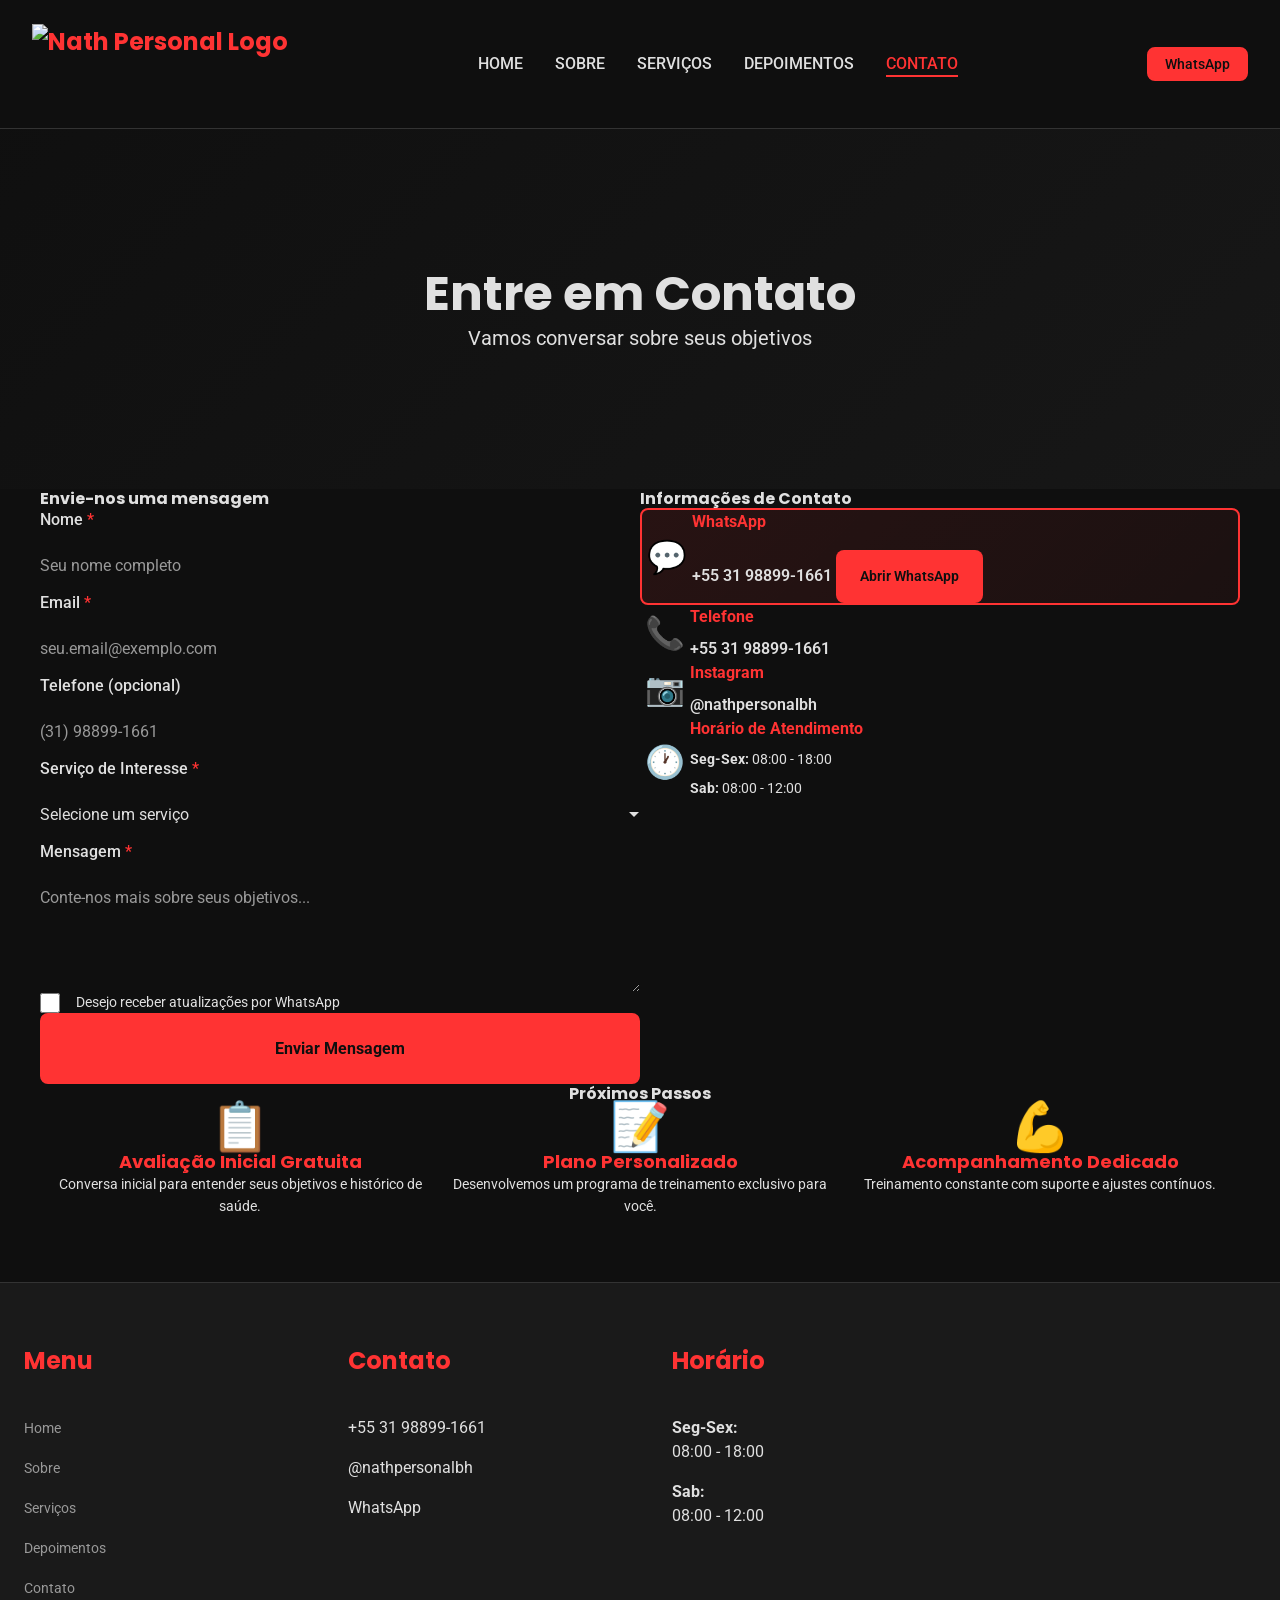
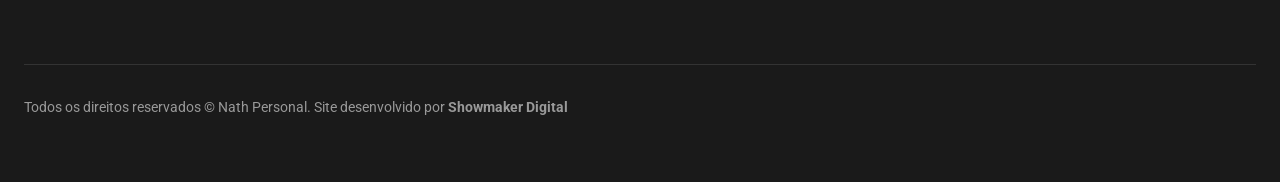
==== contato.html @ 337cae14 "feat: create CONTATO page with contact form, validation, and info cards Co-Authored-By: Claude Haiku" ====
<!DOCTYPE html>
<html lang="pt-BR">
<head>
  <meta charset="UTF-8">
  <meta name="viewport" content="width=device-width, initial-scale=1.0">
  <meta name="description" content="Entre em contato com Nathalia para agendar sua avaliação gratuita de Personal Training. Disponível por WhatsApp, telefone ou formulário.">
  <meta name="theme-color" content="#0f0f0f">

  <title>Contato - Nath Personal - Personal Training para Idosos</title>

  <!-- CSS -->
  <link rel="stylesheet" href="css/variables.css">
  <link rel="stylesheet" href="css/global.css">
  <link rel="stylesheet" href="css/components.css">
  <link rel="stylesheet" href="css/animations.css">
  <link rel="stylesheet" href="css/responsive.css">

  <!-- Google Fonts -->
  <link rel="preconnect" href="https://fonts.googleapis.com">
  <link rel="preconnect" href="https://fonts.gstatic.com" crossorigin>
  <link href="https://fonts.googleapis.com/css2?family=Poppins:wght@400;500;700&family=Roboto:wght@400;500&display=swap" rel="stylesheet">

  <!-- Inline Styles for CONTATO specific sections -->
  <style>
    /* =========================================================================
       CONTATO HERO SECTION
       ========================================================================= */
    .contato-hero {
      height: 40vh;
      background: linear-gradient(135deg, rgba(15, 15, 15, 0.7) 0%, rgba(26, 26, 26, 0.9) 100%),
                  url('https://via.placeholder.com/1920x800?text=Contato');
      background-size: cover;
      background-position: center;
      background-attachment: fixed;
      display: flex;
      align-items: center;
      justify-content: center;
      text-align: center;
      color: var(--text-primary);
      padding: var(--spacing-large);
    }

    .contato-hero h1 {
      font-size: clamp(28px, 6vw, 48px);
      font-weight: 700;
      margin-bottom: var(--spacing-small);
      color: var(--text-primary);
    }

    .contato-hero p {
      font-size: clamp(16px, 3vw, 20px);
      color: var(--text-secondary);
      max-width: 600px;
      margin: 0 auto;
    }

    /* =========================================================================
       CONTATO MAIN SECTION (2-Column Layout)
       ========================================================================= */
    .contato-main {
      padding: var(--spacing-large);
      background-color: var(--bg-primary);
    }

    .contato-container {
      display: grid;
      grid-template-columns: 1fr 1fr;
      gap: var(--spacing-large);
      align-items: start;
      max-width: 1200px;
      margin: 0 auto;
    }

    /* =========================================================================
       LEFT COLUMN: FORM
       ========================================================================= */
    .contato-form-section h2 {
      font-size: var(--font-size-h2-desktop);
      color: var(--text-primary);
      margin-bottom: var(--spacing-medium);
      font-weight: 700;
    }

    .form-group {
      margin-bottom: var(--spacing-medium);
      display: flex;
      flex-direction: column;
    }

    .form-group label {
      font-size: var(--font-size-body);
      color: var(--text-primary);
      margin-bottom: var(--spacing-xs);
      font-weight: 500;
    }

    .form-group label .required {
      color: var(--color-primary);
    }

    .form-group input,
    .form-group textarea,
    .form-group select {
      font-family: var(--font-body);
      font-size: var(--font-size-body);
      color: var(--text-primary);
      background-color: transparent;
      border: none;
      border-bottom: 2px solid var(--text-secondary);
      padding: var(--spacing-sm) 0;
      transition: all var(--transition-base);
      resize: vertical;
      min-height: 40px;
    }

    .form-group textarea {
      min-height: 120px;
      resize: vertical;
    }

    .form-group select {
      appearance: none;
      background-image: url("data:image/svg+xml,%3Csvg xmlns='http://www.w3.org/2000/svg' width='12' height='8' viewBox='0 0 12 8'%3E%3Cpath fill='%23e0e0e0' d='M1 1l5 5 5-5'/%3E%3C/svg%3E");
      background-repeat: no-repeat;
      background-position: right center;
      padding-right: var(--spacing-lg);
      cursor: pointer;
    }

    .form-group select option {
      background-color: #1a1a1a;
      color: #e0e0e0;
    }

    .form-group input:focus,
    .form-group textarea:focus,
    .form-group select:focus {
      outline: none;
      border-bottom-color: var(--color-primary);
      box-shadow: 0 2px 0 rgba(255, 51, 51, 0.5);
    }

    .form-group input.valid,
    .form-group textarea.valid,
    .form-group select.valid {
      border-bottom-color: var(--color-success);
    }

    .form-group input.invalid,
    .form-group textarea.invalid,
    .form-group select.invalid {
      border-bottom-color: var(--color-primary);
    }

    .form-error {
      font-size: 13px;
      color: var(--color-primary);
      margin-top: var(--spacing-xs);
      display: none;
      animation: slideDown 0.3s ease-out;
    }

    .form-error.show {
      display: block;
    }

    @keyframes slideDown {
      from {
        opacity: 0;
        transform: translateY(-10px);
      }
      to {
        opacity: 1;
        transform: translateY(0);
      }
    }

    .form-group-checkbox {
      display: flex;
      align-items: center;
      gap: var(--spacing-sm);
      margin: var(--spacing-medium) 0;
    }

    .form-group-checkbox input[type="checkbox"] {
      width: 20px;
      height: 20px;
      cursor: pointer;
      accent-color: var(--color-primary);
      border: 2px solid var(--text-secondary);
      border-radius: 4px;
      background-color: transparent;
      transition: all var(--transition-base);
      min-height: auto;
      min-width: auto;
      border-bottom: none;
    }

    .form-group-checkbox input[type="checkbox"]:focus {
      outline: none;
      box-shadow: 0 0 0 3px rgba(255, 51, 51, 0.2);
    }

    .form-group-checkbox input[type="checkbox"]:checked {
      background-color: var(--color-primary);
      border-color: var(--color-primary);
    }

    .form-group-checkbox label {
      margin-bottom: 0;
      font-weight: 400;
      cursor: pointer;
      font-size: 14px;
    }

    .form-submit-btn {
      width: 100%;
      padding: var(--spacing-md) var(--spacing-lg);
      background-color: var(--color-primary);
      color: #0f0f0f;
      border: 2px solid var(--color-primary);
      border-radius: var(--radius-md);
      font-size: 16px;
      font-weight: 700;
      cursor: pointer;
      transition: all var(--transition-base);
      margin-top: var(--spacing-medium);
    }

    .form-submit-btn:hover {
      background-color: var(--color-primary-hover);
      border-color: var(--color-primary-hover);
      box-shadow: 0 0 20px rgba(255, 51, 51, 0.3);
      transform: translateY(-2px);
    }

    .form-submit-btn:active {
      transform: translateY(0);
    }

    .form-submit-btn:disabled {
      opacity: 0.6;
      cursor: not-allowed;
      transform: none;
    }

    /* Success/Error Messages */
    .form-message {
      padding: var(--spacing-medium);
      border-radius: var(--radius-md);
      margin-bottom: var(--spacing-medium);
      display: none;
      animation: slideDown 0.3s ease-out;
    }

    .form-message.show {
      display: block;
    }

    .form-message.success {
      background-color: rgba(76, 175, 80, 0.15);
      border-left: 4px solid var(--color-success);
      color: var(--color-success);
    }

    .form-message.error {
      background-color: rgba(255, 51, 51, 0.15);
      border-left: 4px solid var(--color-primary);
      color: var(--color-primary);
    }

    /* =========================================================================
       RIGHT COLUMN: CONTACT INFO CARDS
       ========================================================================= */
    .contato-info-section h2 {
      font-size: var(--font-size-h2-desktop);
      color: var(--text-primary);
      margin-bottom: var(--spacing-medium);
      font-weight: 700;
    }

    .contact-card {
      background-color: var(--bg-secondary);
      border: 2px solid var(--text-secondary);
      border-radius: var(--radius-md);
      padding: var(--spacing-medium);
      margin-bottom: var(--spacing-medium);
      transition: all var(--transition-base);
      display: flex;
      align-items: center;
      gap: var(--spacing-medium);
    }

    .contact-card:hover {
      transform: translateY(-4px);
      border-color: var(--color-primary);
      box-shadow: 0 10px 30px rgba(255, 51, 51, 0.15);
    }

    .contact-card.highlight {
      background: linear-gradient(135deg, rgba(255, 51, 51, 0.1) 0%, rgba(255, 51, 51, 0.05) 100%);
      border: 2px solid var(--color-primary);
      padding: var(--spacing-large);
      margin-bottom: var(--spacing-medium);
    }

    .contact-card.highlight:hover {
      background: linear-gradient(135deg, rgba(255, 51, 51, 0.15) 0%, rgba(255, 51, 51, 0.1) 100%);
      border-color: var(--color-primary-hover);
      box-shadow: 0 15px 40px rgba(255, 51, 51, 0.2);
    }

    .contact-card-icon {
      font-size: 32px;
      min-width: 50px;
      text-align: center;
    }

    .contact-card-content {
      flex: 1;
    }

    .contact-card-title {
      font-size: 16px;
      font-weight: 700;
      color: var(--color-primary);
      margin-bottom: var(--spacing-xs);
    }

    .contact-card-text {
      font-size: 14px;
      color: var(--text-secondary);
      margin-bottom: var(--spacing-xs);
    }

    .contact-card-link {
      font-size: 16px;
      font-weight: 600;
      color: var(--text-primary);
      text-decoration: none;
      transition: color var(--transition-base);
    }

    .contact-card-link:hover {
      color: var(--color-primary);
    }

    .contact-card-button {
      display: inline-block;
      background-color: var(--color-primary);
      color: #0f0f0f;
      padding: var(--spacing-sm) var(--spacing-md);
      border-radius: var(--radius-md);
      text-decoration: none;
      font-weight: 600;
      font-size: 14px;
      margin-top: var(--spacing-xs);
      transition: all var(--transition-base);
    }

    .contact-card-button:hover {
      background-color: var(--color-primary-hover);
      transform: translateY(-2px);
    }

    /* =========================================================================
       PRÓXIMOS PASSOS SECTION
       ========================================================================= */
    .proximos-passos {
      padding: var(--spacing-large);
      background-color: var(--bg-secondary);
      margin-top: var(--spacing-large);
    }

    .proximos-passos-container {
      max-width: 1200px;
      margin: 0 auto;
    }

    .proximos-passos h2 {
      font-size: var(--font-size-h2-desktop);
      color: var(--text-primary);
      text-align: center;
      margin-bottom: var(--spacing-large);
      font-weight: 700;
    }

    .proximos-passos-grid {
      display: grid;
      grid-template-columns: repeat(3, 1fr);
      gap: var(--spacing-large);
    }

    .proximos-passos-card {
      background-color: var(--bg-primary);
      border: 2px solid var(--text-secondary);
      border-radius: var(--radius-md);
      padding: var(--spacing-large);
      text-align: center;
      transition: all var(--transition-base);
      display: flex;
      flex-direction: column;
      align-items: center;
      gap: var(--spacing-medium);
    }

    .proximos-passos-card:hover {
      transform: translateY(-8px);
      border-color: var(--color-primary);
      box-shadow: 0 15px 40px rgba(255, 51, 51, 0.1);
    }

    .proximos-passos-emoji {
      font-size: 48px;
      line-height: 1;
    }

    .proximos-passos-card h3 {
      font-size: 18px;
      color: var(--color-primary);
      font-weight: 700;
      margin: 0;
    }

    .proximos-passos-card p {
      font-size: 14px;
      color: var(--text-secondary);
      margin: 0;
      line-height: 1.6;
    }

    /* =========================================================================
       RESPONSIVE DESIGN
       ========================================================================= */
    @media (max-width: 1023px) {
      .contato-container {
        grid-template-columns: 1fr;
        gap: var(--spacing-medium);
      }

      .proximos-passos-grid {
        grid-template-columns: 1fr;
      }

      .contact-card {
        flex-direction: column;
        text-align: center;
      }
    }

    @media (max-width: 767px) {
      .contato-hero {
        height: 50vh;
      }

      .contato-hero h1 {
        font-size: 24px;
      }

      .contato-hero p {
        font-size: 14px;
      }

      .contato-main,
      .proximos-passos {
        padding: var(--spacing-medium);
      }

      .proximos-passos-grid {
        grid-template-columns: 1fr;
        gap: var(--spacing-medium);
      }

      .form-group input,
      .form-group textarea,
      .form-group select {
        min-height: 36px;
      }
    }
  </style>
</head>
<body>
  <!-- =========================================================================
       NAVBAR
       ========================================================================= -->
  <nav class="navbar">
    <div class="navbar-container">
      <!-- Logo -->
      <a href="index.html" class="navbar-logo" aria-label="Nath Personal - Home">
        <img src="assets/logo/Logo-nath-fundoescuro.png" alt="Nath Personal Logo" class="navbar-logo-img">
      </a>

      <!-- Navigation Links -->
      <ul class="nav-links" id="navbarMenu">
        <li><a href="index.html" class="nav-link">HOME</a></li>
        <li><a href="sobre.html" class="nav-link">SOBRE</a></li>
        <li><a href="servicos.html" class="nav-link">SERVIÇOS</a></li>
        <li><a href="depoimentos.html" class="nav-link">DEPOIMENTOS</a></li>
        <li><a href="contato.html" class="nav-link active">CONTATO</a></li>
      </ul>

      <!-- CTA Button (WhatsApp) - Hidden on Mobile -->
      <a href="https://api.whatsapp.com/send?l=pt_pt&phone=5531988991661" class="btn btn-primary btn-small" target="_blank" rel="noopener noreferrer" aria-label="Abrir WhatsApp">
        WhatsApp
      </a>

      <!-- Hamburger Menu Toggle -->
      <button class="menu-toggle" id="hamburgerBtn" aria-label="Toggle menu" aria-expanded="false">
        <span></span>
        <span></span>
        <span></span>
      </button>
    </div>
  </nav>

  <!-- =========================================================================
       HERO SECTION
       ========================================================================= -->
  <section class="contato-hero">
    <div>
      <h1>Entre em Contato</h1>
      <p>Vamos conversar sobre seus objetivos</p>
    </div>
  </section>

  <!-- =========================================================================
       CONTATO MAIN SECTION (2-Column Layout)
       ========================================================================= -->
  <section class="contato-main">
    <div class="contato-container">
      <!-- LEFT COLUMN: FORM -->
      <div class="contato-form-section">
        <h2>Envie-nos uma mensagem</h2>

        <!-- Success/Error Message -->
        <div class="form-message" id="formMessage"></div>

        <form id="contactForm" novalidate>
          <!-- Nome -->
          <div class="form-group">
            <label for="nome">Nome <span class="required">*</span></label>
            <input
              type="text"
              id="nome"
              name="nome"
              required
              aria-describedby="nomeError"
              placeholder="Seu nome completo"
            >
            <div class="form-error" id="nomeError"></div>
          </div>

          <!-- Email -->
          <div class="form-group">
            <label for="email">Email <span class="required">*</span></label>
            <input
              type="email"
              id="email"
              name="email"
              required
              aria-describedby="emailError"
              placeholder="seu.email@exemplo.com"
            >
            <div class="form-error" id="emailError"></div>
          </div>

          <!-- Telefone -->
          <div class="form-group">
            <label for="telefone">Telefone <span>(opcional)</span></label>
            <input
              type="tel"
              id="telefone"
              name="telefone"
              aria-describedby="telefoneError"
              placeholder="(31) 98899-1661"
            >
            <div class="form-error" id="telefoneError"></div>
          </div>

          <!-- Serviço de Interesse -->
          <div class="form-group">
            <label for="servico">Serviço de Interesse <span class="required">*</span></label>
            <select
              id="servico"
              name="servico"
              required
              aria-describedby="servicoError"
            >
              <option value="">Selecione um serviço</option>
              <option value="Personal Sênior">Personal Sênior</option>
              <option value="Personal Trainer">Personal Trainer</option>
              <option value="Treinamento Funcional">Treinamento Funcional</option>
              <option value="Não sei ainda">Não sei ainda</option>
            </select>
            <div class="form-error" id="servicoError"></div>
          </div>

          <!-- Mensagem -->
          <div class="form-group">
            <label for="mensagem">Mensagem <span class="required">*</span></label>
            <textarea
              id="mensagem"
              name="mensagem"
              required
              aria-describedby="mensagemError"
              placeholder="Conte-nos mais sobre seus objetivos..."
            ></textarea>
            <div class="form-error" id="mensagemError"></div>
          </div>

          <!-- Checkbox: WhatsApp -->
          <div class="form-group-checkbox">
            <input
              type="checkbox"
              id="whatsapp"
              name="whatsapp"
            >
            <label for="whatsapp">Desejo receber atualizações por WhatsApp</label>
          </div>

          <!-- Submit Button -->
          <button type="submit" class="form-submit-btn">Enviar Mensagem</button>
        </form>
      </div>

      <!-- RIGHT COLUMN: CONTACT INFO -->
      <div class="contato-info-section">
        <h2>Informações de Contato</h2>

        <!-- WhatsApp Card (Highlighted) -->
        <div class="contact-card highlight">
          <div class="contact-card-icon">💬</div>
          <div class="contact-card-content">
            <div class="contact-card-title">WhatsApp</div>
            <a href="tel:+5531988991661" class="contact-card-link">+55 31 98899-1661</a>
            <a href="https://api.whatsapp.com/send?l=pt_pt&phone=5531988991661" target="_blank" rel="noopener noreferrer" class="contact-card-button">
              Abrir WhatsApp
            </a>
          </div>
        </div>

        <!-- Phone Card -->
        <div class="contact-card">
          <div class="contact-card-icon">📞</div>
          <div class="contact-card-content">
            <div class="contact-card-title">Telefone</div>
            <a href="tel:+5531988991661" class="contact-card-link">+55 31 98899-1661</a>
          </div>
        </div>

        <!-- Instagram Card -->
        <div class="contact-card">
          <div class="contact-card-icon">📷</div>
          <div class="contact-card-content">
            <div class="contact-card-title">Instagram</div>
            <a href="https://instagram.com/nathpersonalbh" target="_blank" rel="noopener noreferrer" class="contact-card-link">@nathpersonalbh</a>
          </div>
        </div>

        <!-- Hours Card -->
        <div class="contact-card">
          <div class="contact-card-icon">🕐</div>
          <div class="contact-card-content">
            <div class="contact-card-title">Horário de Atendimento</div>
            <div class="contact-card-text"><strong>Seg-Sex:</strong> 08:00 - 18:00</div>
            <div class="contact-card-text"><strong>Sab:</strong> 08:00 - 12:00</div>
          </div>
        </div>
      </div>
    </div>
  </section>

  <!-- =========================================================================
       PRÓXIMOS PASSOS SECTION
       ========================================================================= -->
  <section class="proximos-passos">
    <div class="proximos-passos-container">
      <h2>Próximos Passos</h2>

      <div class="proximos-passos-grid">
        <!-- Card 1: Avaliação Inicial -->
        <div class="proximos-passos-card">
          <div class="proximos-passos-emoji">📋</div>
          <h3>Avaliação Inicial Gratuita</h3>
          <p>Conversa inicial para entender seus objetivos e histórico de saúde.</p>
        </div>

        <!-- Card 2: Plano Personalizado -->
        <div class="proximos-passos-card">
          <div class="proximos-passos-emoji">📝</div>
          <h3>Plano Personalizado</h3>
          <p>Desenvolvemos um programa de treinamento exclusivo para você.</p>
        </div>

        <!-- Card 3: Acompanhamento Dedicado -->
        <div class="proximos-passos-card">
          <div class="proximos-passos-emoji">💪</div>
          <h3>Acompanhamento Dedicado</h3>
          <p>Treinamento constante com suporte e ajustes contínuos.</p>
        </div>
      </div>
    </div>
  </section>

  <!-- =========================================================================
       FOOTER
       ========================================================================= -->
  <footer id="footer">
    <div class="footer-container">
      <div class="footer-content">
        <!-- Menu Links -->
        <div class="footer-section">
          <h3>Menu</h3>
          <ul class="footer-links">
            <li><a href="index.html">Home</a></li>
            <li><a href="sobre.html">Sobre</a></li>
            <li><a href="servicos.html">Serviços</a></li>
            <li><a href="depoimentos.html">Depoimentos</a></li>
            <li><a href="contato.html">Contato</a></li>
          </ul>
        </div>

        <!-- Contact Info -->
        <div class="footer-section">
          <h3>Contato</h3>
          <ul>
            <li>
              <a href="tel:+5531988991661">+55 31 98899-1661</a>
            </li>
            <li>
              <a href="https://instagram.com/nathpersonalbh" target="_blank" rel="noopener noreferrer">@nathpersonalbh</a>
            </li>
            <li>
              <a href="https://api.whatsapp.com/send?l=pt_pt&phone=5531988991661" target="_blank" rel="noopener noreferrer">WhatsApp</a>
            </li>
          </ul>
        </div>

        <!-- Hours -->
        <div class="footer-section">
          <h3>Horário</h3>
          <ul>
            <li>
              <strong>Seg-Sex:</strong><br>
              08:00 - 18:00
            </li>
            <li>
              <strong>Sab:</strong><br>
              08:00 - 12:00
            </li>
          </ul>
        </div>
      </div>

      <!-- Footer Bottom -->
      <div class="footer-bottom">
        <p class="footer-copyright">
          Todos os direitos reservados © Nath Personal. Site desenvolvido por <strong>Showmaker Digital</strong>
        </p>
      </div>
    </div>
  </footer>

  <!-- JavaScript -->
  <script src="js/animations.js"></script>
  <script src="js/main.js"></script>
  <script src="js/form.js"></script>
</body>
</html>
---- css/variables.css ----
/* =============================================================================
   CSS CUSTOM PROPERTIES - NATHPERSONAL REDESIGN
   ============================================================================= */

:root {
  /* =========================================================================
     COLOR PALETTE
     ========================================================================= */

  /* Primary Colors */
  --color-primary: #FF3333;           /* Vermelho principal (logo) */
  --color-primary-hover: #ff6b6b;     /* Vermelho hover (claro) */

  /* Background Colors */
  --color-bg-primary: #0f0f0f;        /* Fundo quase preto */
  --color-bg-secondary: #1a1a1a;      /* Fundo cinza muito escuro */

  /* Text Colors */
  --color-text-primary: #e0e0e0;      /* Texto cinza claro */
  --color-text-secondary: #999999;    /* Texto cinza médio */

  /* Border & Divider Colors */
  --color-border: #333333;            /* Bordas cinza escuro */

  /* Status Colors */
  --color-success: #4CAF50;           /* Verde sucesso */

  /* =========================================================================
     TYPOGRAPHY
     ========================================================================= */

  /* Font Families */
  --font-heading: "Poppins", "Inter", sans-serif;
  --font-body: "Roboto", "Open Sans", sans-serif;

  /* Font Sizes - Desktop */
  --font-size-h1: 48px;
  --font-size-h2: 36px;
  --font-size-h3: 24px;
  --font-size-body: 16px;
  --font-size-small: 14px;

  /* Font Sizes - Mobile (overridden in media queries) */
  --font-size-h1-mobile: 32px;
  --font-size-h2-mobile: 24px;
  --font-size-h3-mobile: 18px;

  /* Font Weights */
  --font-weight-regular: 400;
  --font-weight-medium: 500;
  --font-weight-bold: 700;

  /* Line Heights */
  --line-height-tight: 1.2;
  --line-height-normal: 1.5;
  --line-height-relaxed: 1.8;

  /* =========================================================================
     SPACING
     ========================================================================= */

  /* Base Unit: 8px */
  --spacing-xs: 8px;      /* 1 unit */
  --spacing-sm: 16px;     /* 2 units */
  --spacing-md: 24px;     /* 3 units */
  --spacing-lg: 32px;     /* 4 units */
  --spacing-xl: 48px;     /* 6 units */
  --spacing-2xl: 64px;    /* 8 units */

  /* =========================================================================
     BREAKPOINTS (Media Query Values)
     ========================================================================= */

  --breakpoint-mobile: 320px;
  --breakpoint-tablet: 768px;
  --breakpoint-desktop: 1024px;
  --breakpoint-wide: 1440px;

  /* =========================================================================
     BORDER RADIUS
     ========================================================================= */

  --radius-sm: 4px;
  --radius-md: 8px;
  --radius-lg: 12px;

  /* =========================================================================
     SHADOWS
     ========================================================================= */

  --shadow-sm: 0 2px 8px rgba(0, 0, 0, 0.3);
  --shadow-md: 0 4px 16px rgba(0, 0, 0, 0.4);
  --shadow-lg: 0 8px 24px rgba(0, 0, 0, 0.5);

  /* =========================================================================
     TRANSITIONS & ANIMATIONS
     ========================================================================= */

  --transition-fast: 150ms ease;
  --transition-base: 300ms ease;
  --transition-slow: 500ms ease;

  /* =========================================================================
     Z-INDEX SCALE
     ========================================================================= */

  --z-index-base: 0;
  --z-index-dropdown: 100;
  --z-index-sticky: 200;
  --z-index-modal-overlay: 300;
  --z-index-modal: 301;
  --z-index-tooltip: 400;
}
---- css/global.css ----
/* =============================================================================
   GLOBAL STYLES - NATHPERSONAL REDESIGN
   ============================================================================= */

/* Import CSS Variables */
@import url("./variables.css");

/* =========================================================================
   GOOGLE FONTS IMPORT
   ========================================================================= */
@import url("https://fonts.googleapis.com/css2?family=Poppins:wght@400;500;700&family=Roboto:wght@400;500;700&display=swap");

/* =========================================================================
   CSS RESET & NORMALIZATION
   ========================================================================= */

* {
  margin: 0;
  padding: 0;
  box-sizing: border-box;
}

html {
  scroll-behavior: smooth;
}

body {
  background-color: var(--color-bg-primary);
  color: var(--color-text-primary);
  font-family: var(--font-body);
  font-size: var(--font-size-body);
  font-weight: var(--font-weight-regular);
  line-height: var(--line-height-normal);
  -webkit-font-smoothing: antialiased;
  -moz-osx-font-smoothing: grayscale;
}

/* =========================================================================
   TYPOGRAPHY - BASE STYLES
   ========================================================================= */

h1, h2, h3, h4, h5, h6 {
  font-family: var(--font-heading);
  font-weight: var(--font-weight-bold);
  line-height: var(--line-height-tight);
  margin: 0;
  padding: 0;
}

h1 {
  font-size: var(--font-size-h1);
}

h2 {
  font-size: var(--font-size-h2);
}

h3 {
  font-size: var(--font-size-h3);
}

h4 {
  font-size: 20px;
  font-weight: var(--font-weight-bold);
}

h5 {
  font-size: 18px;
  font-weight: var(--font-weight-medium);
}

h6 {
  font-size: 16px;
  font-weight: var(--font-weight-medium);
}

p {
  margin: 0;
  padding: 0;
  line-height: var(--line-height-normal);
}

/* =========================================================================
   LINKS
   ========================================================================= */

a {
  color: var(--color-primary);
  text-decoration: none;
  transition: color var(--transition-fast);
}

a:hover,
a:focus {
  color: var(--color-primary-hover);
  outline: none;
}

a:focus-visible {
  outline: 2px solid var(--color-primary);
  outline-offset: 2px;
}

/* =========================================================================
   BUTTONS
   ========================================================================= */

button {
  font-family: var(--font-body);
  cursor: pointer;
  border: none;
}

/* =========================================================================
   FORM ELEMENTS
   ========================================================================= */

input,
textarea,
select {
  font-family: var(--font-body);
  font-size: var(--font-size-body);
  color: var(--color-text-primary);
  background-color: var(--color-bg-secondary);
  border: 1px solid var(--color-border);
  padding: var(--spacing-sm);
  border-radius: var(--radius-md);
  transition: border-color var(--transition-fast), box-shadow var(--transition-fast);
}

input:focus,
textarea:focus,
select:focus {
  outline: none;
  border-color: var(--color-primary);
  box-shadow: 0 0 0 3px rgba(255, 51, 51, 0.1);
}

input::placeholder,
textarea::placeholder {
  color: var(--color-text-secondary);
}

/* =========================================================================
   LISTS
   ========================================================================= */

ul, ol {
  margin: 0;
  padding: 0;
  list-style: none;
}

/* =========================================================================
   IMAGES
   ========================================================================= */

img {
  max-width: 100%;
  height: auto;
  display: block;
}

/* =========================================================================
   TABLES
   ========================================================================= */

table {
  width: 100%;
  border-collapse: collapse;
}

th, td {
  padding: var(--spacing-sm);
  text-align: left;
  border-bottom: 1px solid var(--color-border);
}

th {
  font-weight: var(--font-weight-bold);
  color: var(--color-primary);
}

/* =========================================================================
   UTILITY CLASSES - DARK MODE
   ========================================================================= */

/* Background Utilities */
.bg-primary {
  background-color: var(--color-bg-primary);
}

.bg-secondary {
  background-color: var(--color-bg-secondary);
}

/* Text Color Utilities */
.text-primary {
  color: var(--color-text-primary);
}

.text-secondary {
  color: var(--color-text-secondary);
}

.text-accent {
  color: var(--color-primary);
}

/* Text Alignment */
.text-left {
  text-align: left;
}

.text-center {
  text-align: center;
}

.text-right {
  text-align: right;
}

/* Font Weight */
.font-regular {
  font-weight: var(--font-weight-regular);
}

.font-medium {
  font-weight: var(--font-weight-medium);
}

.font-bold {
  font-weight: var(--font-weight-bold);
}

/* Spacing Utilities */
.m-0 { margin: 0; }
.m-xs { margin: var(--spacing-xs); }
.m-sm { margin: var(--spacing-sm); }
.m-md { margin: var(--spacing-md); }
.m-lg { margin: var(--spacing-lg); }
.m-xl { margin: var(--spacing-xl); }
.m-2xl { margin: var(--spacing-2xl); }

.mt-xs { margin-top: var(--spacing-xs); }
.mt-sm { margin-top: var(--spacing-sm); }
.mt-md { margin-top: var(--spacing-md); }
.mt-lg { margin-top: var(--spacing-lg); }
.mt-xl { margin-top: var(--spacing-xl); }
.mt-2xl { margin-top: var(--spacing-2xl); }

.mb-xs { margin-bottom: var(--spacing-xs); }
.mb-sm { margin-bottom: var(--spacing-sm); }
.mb-md { margin-bottom: var(--spacing-md); }
.mb-lg { margin-bottom: var(--spacing-lg); }
.mb-xl { margin-bottom: var(--spacing-xl); }
.mb-2xl { margin-bottom: var(--spacing-2xl); }

.p-0 { padding: 0; }
.p-xs { padding: var(--spacing-xs); }
.p-sm { padding: var(--spacing-sm); }
.p-md { padding: var(--spacing-md); }
.p-lg { padding: var(--spacing-lg); }
.p-xl { padding: var(--spacing-xl); }
.p-2xl { padding: var(--spacing-2xl); }

/* Display Utilities */
.d-none {
  display: none;
}

.d-block {
  display: block;
}

.d-flex {
  display: flex;
}

.d-grid {
  display: grid;
}

.d-inline {
  display: inline;
}

.d-inline-block {
  display: inline-block;
}

/* Flex Utilities */
.flex-center {
  display: flex;
  justify-content: center;
  align-items: center;
}

.flex-between {
  display: flex;
  justify-content: space-between;
  align-items: center;
}

.flex-column {
  flex-direction: column;
}

/* Border Utilities */
.border {
  border: 1px solid var(--color-border);
}

.border-top {
  border-top: 1px solid var(--color-border);
}

.border-bottom {
  border-bottom: 1px solid var(--color-border);
}

.border-primary {
  border-color: var(--color-primary);
}

.rounded-sm {
  border-radius: var(--radius-sm);
}

.rounded-md {
  border-radius: var(--radius-md);
}

.rounded-lg {
  border-radius: var(--radius-lg);
}

.rounded-full {
  border-radius: 50%;
}

/* Shadow Utilities */
.shadow-sm {
  box-shadow: var(--shadow-sm);
}

.shadow-md {
  box-shadow: var(--shadow-md);
}

.shadow-lg {
  box-shadow: var(--shadow-lg);
}

/* Opacity Utilities */
.opacity-50 {
  opacity: 0.5;
}

.opacity-75 {
  opacity: 0.75;
}

/* Width & Height Utilities */
.w-100 {
  width: 100%;
}

.h-100 {
  height: 100%;
}

.w-full {
  width: 100%;
}

.h-full {
  height: 100%;
}

/* =========================================================================
   CONTAINER & MAX-WIDTH UTILITIES
   ========================================================================= */

.container {
  width: 100%;
  max-width: 1440px;
  margin: 0 auto;
  padding: 0 var(--spacing-md);
}

/* =========================================================================
   RESPONSIVE TYPOGRAPHY - MOBILE
   ========================================================================= */

@media (max-width: 767px) {
  h1 {
    font-size: var(--font-size-h1-mobile);
  }

  h2 {
    font-size: var(--font-size-h2-mobile);
  }

  h3 {
    font-size: var(--font-size-h3-mobile);
  }

  .container {
    padding: 0 var(--spacing-sm);
  }
}

/* =========================================================================
   ACCESSIBILITY
   ========================================================================= */

/* Focus Visible for Keyboard Navigation */
:focus-visible {
  outline: 2px solid var(--color-primary);
  outline-offset: 2px;
}

/* Reduced Motion Support */
@media (prefers-reduced-motion: reduce) {
  *,
  *::before,
  *::after {
    animation-duration: 0.01ms !important;
    animation-iteration-count: 1 !important;
    transition-duration: 0.01ms !important;
  }
}

/* High Contrast Support */
@media (prefers-contrast: more) {
  body {
    letter-spacing: 0.05em;
  }

  h1, h2, h3, h4, h5, h6 {
    font-weight: 700;
  }
}

/* =========================================================================
   SCROLLBAR STYLING (Optional Dark Mode)
   ========================================================================= */

::-webkit-scrollbar {
  width: 10px;
  height: 10px;
}

::-webkit-scrollbar-track {
  background: var(--color-bg-secondary);
}

::-webkit-scrollbar-thumb {
  background: var(--color-border);
  border-radius: var(--radius-md);
}

::-webkit-scrollbar-thumb:hover {
  background: var(--color-primary);
}
---- css/components.css ----
/* =============================================================================
   REUSABLE COMPONENTS - NATHPERSONAL REDESIGN
   ============================================================================= */

@import url("./variables.css");

/* =============================================================================
   BUTTONS
   ============================================================================= */

.btn {
  display: inline-flex;
  align-items: center;
  justify-content: center;
  font-family: var(--font-body);
  font-size: var(--font-size-body);
  font-weight: var(--font-weight-medium);
  padding: var(--spacing-sm) var(--spacing-md);
  border: none;
  border-radius: var(--radius-md);
  cursor: pointer;
  transition: all var(--transition-base);
  text-decoration: none;
  white-space: nowrap;
  gap: var(--spacing-xs);
  user-select: none;
  line-height: 1;
}

/* Button - Primary Variant (Default) */
.btn-primary,
.btn.btn-primary {
  background-color: var(--color-primary);
  color: #0f0f0f;
  border: 2px solid var(--color-primary);
}

.btn-primary:hover,
.btn.btn-primary:hover {
  background-color: var(--color-primary-hover);
  border-color: var(--color-primary-hover);
  box-shadow: 0 0 20px rgba(255, 51, 51, 0.3);
  transform: translateY(-2px);
}

.btn-primary:active,
.btn.btn-primary:active {
  transform: translateY(0);
  box-shadow: 0 0 10px rgba(255, 51, 51, 0.2);
}

.btn-primary:disabled,
.btn.btn-primary:disabled {
  opacity: 0.6;
  cursor: not-allowed;
}

/* Button - Secondary Variant (Outline) */
.btn-secondary,
.btn.btn-secondary {
  background-color: transparent;
  color: var(--color-primary);
  border: 2px solid var(--color-primary);
}

.btn-secondary:hover,
.btn.btn-secondary:hover {
  background-color: rgba(255, 51, 51, 0.1);
  border-color: var(--color-primary-hover);
  color: var(--color-primary-hover);
  transform: translateY(-2px);
}

.btn-secondary:active,
.btn.btn-secondary:active {
  background-color: rgba(255, 51, 51, 0.2);
  transform: translateY(0);
}

.btn-secondary:disabled,
.btn.btn-secondary:disabled {
  opacity: 0.6;
  cursor: not-allowed;
}

/* Button - Ghost Variant (Transparent) */
.btn-ghost,
.btn.btn-ghost {
  background-color: transparent;
  color: var(--color-text-primary);
  border: 1px solid transparent;
}

.btn-ghost:hover,
.btn.btn-ghost:hover {
  background-color: rgba(255, 51, 51, 0.08);
  color: var(--color-primary);
  border-color: transparent;
}

.btn-ghost:active,
.btn.btn-ghost:active {
  background-color: rgba(255, 51, 51, 0.15);
}

.btn-ghost:disabled,
.btn.btn-ghost:disabled {
  opacity: 0.6;
  cursor: not-allowed;
}

/* Button - Small Size */
.btn-small,
.btn.btn-small {
  font-size: var(--font-size-small);
  padding: var(--spacing-xs) var(--spacing-sm);
}

/* Button - Large Size */
.btn-large,
.btn.btn-large {
  font-size: 18px;
  padding: var(--spacing-md) var(--spacing-lg);
}

/* Button - Full Width */
.btn-full,
.btn.btn-full {
  width: 100%;
}

/* Button - Icon Only */
.btn-icon,
.btn.btn-icon {
  padding: var(--spacing-sm);
  border-radius: 50%;
  width: 44px;
  height: 44px;
}

/* Focus State for Accessibility */
.btn:focus-visible {
  outline: 2px solid var(--color-primary);
  outline-offset: 2px;
}

/* =============================================================================
   CARDS
   ============================================================================= */

.card {
  background-color: var(--color-bg-secondary);
  border: 1px solid var(--color-border);
  border-radius: var(--radius-lg);
  padding: var(--spacing-lg);
  transition: all var(--transition-base);
  display: flex;
  flex-direction: column;
}

.card:hover {
  border-color: var(--color-primary);
  box-shadow: var(--shadow-lg);
  transform: translateY(-4px);
}

/* Card - Highlight Variant */
.card-highlight {
  background: linear-gradient(135deg, rgba(255, 51, 51, 0.1) 0%, rgba(26, 26, 26, 1) 100%);
  border: 2px solid var(--color-primary);
}

.card-highlight:hover {
  border-color: var(--color-primary-hover);
  box-shadow: 0 0 30px rgba(255, 51, 51, 0.2);
}

/* Card Header */
.card-header {
  margin-bottom: var(--spacing-md);
  padding-bottom: var(--spacing-md);
  border-bottom: 1px solid var(--color-border);
}

.card-header h2,
.card-header h3 {
  color: var(--color-primary);
  margin: 0 0 var(--spacing-xs) 0;
}

.card-header p {
  color: var(--color-text-secondary);
  font-size: var(--font-size-small);
  margin: 0;
}

/* Card Body */
.card-body {
  flex: 1;
  margin-bottom: var(--spacing-md);
}

.card-body p {
  color: var(--color-text-primary);
  line-height: var(--line-height-normal);
  margin: 0 0 var(--spacing-sm) 0;
}

.card-body p:last-child {
  margin-bottom: 0;
}

/* Card Footer */
.card-footer {
  padding-top: var(--spacing-md);
  border-top: 1px solid var(--color-border);
  display: flex;
  gap: var(--spacing-sm);
  flex-wrap: wrap;
}

.card-footer .btn {
  flex: 1;
  min-width: 120px;
}

/* Card with Image */
.card-image {
  width: 100%;
  height: 200px;
  object-fit: cover;
  border-radius: var(--radius-lg) var(--radius-lg) 0 0;
  margin: calc(var(--spacing-lg) * -1) calc(var(--spacing-lg) * -1) var(--spacing-lg) calc(var(--spacing-lg) * -1);
}

/* Card Grid Layout */
.card-grid {
  display: grid;
  grid-template-columns: 1fr;
  gap: var(--spacing-md);
}

@media (min-width: 768px) {
  .card-grid {
    grid-template-columns: repeat(2, 1fr);
  }
}

@media (min-width: 1024px) {
  .card-grid {
    grid-template-columns: repeat(3, 1fr);
  }
}

/* =============================================================================
   NAVIGATION / NAVBAR
   ============================================================================= */

nav {
  background-color: var(--color-bg-primary);
  border-bottom: 1px solid var(--color-border);
  position: sticky;
  top: 0;
  z-index: var(--z-index-sticky);
  transition: all var(--transition-base);
}

.navbar-container {
  max-width: 1440px;
  margin: 0 auto;
  padding: var(--spacing-md);
  display: flex;
  align-items: center;
  justify-content: space-between;
}

/* Navbar Logo */
.navbar-logo {
  font-family: var(--font-heading);
  font-size: var(--font-size-h3);
  font-weight: var(--font-weight-bold);
  color: var(--color-primary);
  text-decoration: none;
  display: flex;
  align-items: center;
  gap: var(--spacing-sm);
  transition: color var(--transition-fast);
}

.navbar-logo:hover {
  color: var(--color-primary-hover);
}

/* Navbar Links Container */
.nav-links {
  display: flex;
  list-style: none;
  gap: var(--spacing-lg);
  align-items: center;
  margin: 0;
  padding: 0;
}

/* Individual Navigation Link */
.nav-link {
  color: var(--color-text-primary);
  text-decoration: none;
  font-weight: var(--font-weight-medium);
  transition: color var(--transition-fast);
  position: relative;
  font-size: var(--font-size-body);
}

.nav-link:hover {
  color: var(--color-primary);
}

.nav-link::after {
  content: "";
  position: absolute;
  bottom: -4px;
  left: 0;
  width: 0;
  height: 2px;
  background-color: var(--color-primary);
  transition: width var(--transition-fast);
}

.nav-link:hover::after {
  width: 100%;
}

.nav-link.active {
  color: var(--color-primary);
}

.nav-link.active::after {
  width: 100%;
}

/* Navbar Menu Toggle (Hamburger) */
.menu-toggle {
  display: none;
  flex-direction: column;
  background: transparent;
  border: none;
  cursor: pointer;
  padding: var(--spacing-xs);
  gap: 6px;
  z-index: var(--z-index-dropdown);
}

.menu-toggle span {
  width: 24px;
  height: 2px;
  background-color: var(--color-text-primary);
  border-radius: var(--radius-sm);
  transition: all var(--transition-base);
}

.menu-toggle:hover span {
  background-color: var(--color-primary);
}

/* Hamburger Active State */
.menu-toggle.active span:nth-child(1) {
  transform: translateY(8px) rotate(45deg);
}

.menu-toggle.active span:nth-child(2) {
  opacity: 0;
}

.menu-toggle.active span:nth-child(3) {
  transform: translateY(-8px) rotate(-45deg);
}

/* Mobile Navigation - Hidden by Default */
@media (max-width: 767px) {
  .menu-toggle {
    display: flex;
  }

  .nav-links {
    position: absolute;
    top: 100%;
    left: 0;
    right: 0;
    flex-direction: column;
    gap: var(--spacing-md);
    background-color: var(--color-bg-primary);
    border-bottom: 1px solid var(--color-border);
    padding: var(--spacing-lg) var(--spacing-md);
    max-height: 0;
    overflow: hidden;
    transition: max-height var(--transition-base);
  }

  .nav-links.active {
    max-height: 400px;
  }

  .nav-link {
    display: block;
    padding: var(--spacing-sm) 0;
  }

  .nav-link::after {
    display: none;
  }

  .navbar-container {
    padding: var(--spacing-sm);
  }

  .navbar-logo {
    font-size: var(--font-size-h3);
  }
}

@media (min-width: 768px) {
  .navbar-container {
    padding: var(--spacing-md) var(--spacing-lg);
  }
}

/* =============================================================================
   FOOTER
   ============================================================================= */

footer {
  background-color: var(--color-bg-secondary);
  border-top: 1px solid var(--color-border);
  padding: var(--spacing-2xl) var(--spacing-md);
  margin-top: var(--spacing-2xl);
}

.footer-container {
  max-width: 1440px;
  margin: 0 auto;
}

/* Footer Grid Layout */
.footer-content {
  display: grid;
  grid-template-columns: 1fr;
  gap: var(--spacing-2xl);
  margin-bottom: var(--spacing-2xl);
}

@media (min-width: 768px) {
  .footer-content {
    grid-template-columns: repeat(2, 1fr);
  }
}

@media (min-width: 1024px) {
  .footer-content {
    grid-template-columns: repeat(4, 1fr);
  }
}

/* Footer Section */
.footer-section {
  display: flex;
  flex-direction: column;
  gap: var(--spacing-sm);
}

.footer-section h3 {
  color: var(--color-primary);
  font-size: var(--font-size-h3);
  margin: 0 0 var(--spacing-md) 0;
  font-weight: var(--font-weight-bold);
}

.footer-section p {
  color: var(--color-text-secondary);
  font-size: var(--font-size-small);
  line-height: var(--line-height-normal);
  margin: 0;
}

.footer-section ul {
  list-style: none;
  margin: 0;
  padding: 0;
  display: flex;
  flex-direction: column;
  gap: var(--spacing-sm);
}

.footer-section li {
  margin: 0;
  padding: 0;
}

.footer-section a {
  color: var(--color-text-primary);
  text-decoration: none;
  transition: color var(--transition-fast);
  font-size: var(--font-size-body);
}

.footer-section a:hover {
  color: var(--color-primary);
}

/* Footer Social Links */
.social-links {
  display: flex;
  gap: var(--spacing-md);
  align-items: center;
  flex-wrap: wrap;
}

.social-link {
  display: inline-flex;
  align-items: center;
  justify-content: center;
  width: 40px;
  height: 40px;
  background-color: var(--color-bg-primary);
  border: 1px solid var(--color-border);
  border-radius: 50%;
  color: var(--color-text-primary);
  text-decoration: none;
  transition: all var(--transition-base);
  font-size: 18px;
}

.social-link:hover {
  background-color: var(--color-primary);
  border-color: var(--color-primary);
  color: #0f0f0f;
  transform: translateY(-2px);
  box-shadow: 0 4px 12px rgba(255, 51, 51, 0.3);
}

/* Footer Bottom / Copyright */
.footer-bottom {
  border-top: 1px solid var(--color-border);
  padding-top: var(--spacing-lg);
  display: flex;
  flex-direction: column;
  gap: var(--spacing-sm);
  align-items: center;
  text-align: center;
}

@media (min-width: 768px) {
  .footer-bottom {
    flex-direction: row;
    justify-content: space-between;
    align-items: center;
    text-align: left;
  }
}

.footer-copyright {
  color: var(--color-text-secondary);
  font-size: var(--font-size-small);
  margin: 0;
}

.footer-links {
  display: flex;
  gap: var(--spacing-lg);
  list-style: none;
  margin: 0;
  padding: 0;
  flex-wrap: wrap;
  justify-content: center;
}

@media (min-width: 768px) {
  .footer-links {
    justify-content: flex-end;
  }
}

.footer-links a {
  color: var(--color-text-secondary);
  text-decoration: none;
  font-size: var(--font-size-small);
  transition: color var(--transition-fast);
}

.footer-links a:hover {
  color: var(--color-primary);
}

/* =============================================================================
   COMPONENT COMBINATIONS & RESPONSIVE ADJUSTMENTS
   ============================================================================= */

/* Mobile Responsive Adjustments */
@media (max-width: 767px) {
  .card {
    padding: var(--spacing-md);
  }

  .card-footer {
    gap: var(--spacing-xs);
  }

  .card-footer .btn {
    min-width: 100px;
    padding: var(--spacing-xs) var(--spacing-sm);
  }

  .btn-large {
    font-size: var(--font-size-body);
    padding: var(--spacing-sm) var(--spacing-md);
  }

  footer {
    padding: var(--spacing-xl) var(--spacing-md);
  }

  .footer-content {
    gap: var(--spacing-lg);
  }

  .social-link {
    width: 36px;
    height: 36px;
    font-size: 16px;
  }
}

/* Tablet Adjustments */
@media (min-width: 768px) and (max-width: 1023px) {
  .card {
    padding: var(--spacing-lg);
  }

  .btn {
    padding: var(--spacing-sm) var(--spacing-md);
  }
}

/* Desktop Adjustments */
@media (min-width: 1024px) {
  .card {
    padding: var(--spacing-lg);
  }

  .card:hover {
    box-shadow: var(--shadow-lg);
  }
}

/* =============================================================================
   ACCESSIBILITY & ANIMATION
   ============================================================================= */

/* Reduced Motion Support */
@media (prefers-reduced-motion: reduce) {
  .btn,
  .card,
  .nav-link,
  .social-link,
  .menu-toggle span {
    transition: none !important;
    animation: none !important;
  }

  .btn:hover,
  .card:hover,
  .social-link:hover {
    transform: none !important;
  }
}

/* High Contrast Mode Support */
@media (prefers-contrast: more) {
  .btn-primary {
    border-width: 3px;
  }

  .btn-secondary {
    border-width: 3px;
  }

  .card {
    border-width: 2px;
  }

  .card-highlight {
    border-width: 3px;
  }
}

/* Dark Mode Explicit Support (Optional) */
@media (prefers-color-scheme: dark) {
  /* Dark mode is already the default, this is for explicit support */
  :root {
    color-scheme: dark;
  }
}

/* =============================================================================
   HERO SECTION
   ============================================================================= */

.hero {
  position: relative;
  min-height: 70vh;
  display: flex;
  align-items: center;
  justify-content: center;
  text-align: center;
  overflow: hidden;
}

.hero-overlay {
  position: absolute;
  top: 0;
  left: 0;
  right: 0;
  bottom: 0;
  background: rgba(15, 15, 15, 0.5);
  z-index: 1;
}

.hero-content {
  position: relative;
  z-index: 2;
  max-width: 800px;
}

.hero-title {
  font-size: var(--font-size-h1);
  color: var(--color-text-primary);
  margin-bottom: var(--spacing-md);
  line-height: var(--line-height-tight);
}

.hero-subtitle {
  font-size: var(--font-size-h2);
  color: var(--color-primary);
  margin-bottom: var(--spacing-lg);
}

.hero-cta {
  display: flex;
  gap: var(--spacing-md);
  justify-content: center;
  flex-wrap: wrap;
}

.hero-cta .btn {
  min-width: 200px;
}

/* =============================================================================
   SERVICES SECTION
   ============================================================================= */

.services {
  background-color: var(--color-bg-primary);
  padding: var(--spacing-2xl) var(--spacing-md);
}

.section-title {
  font-size: var(--font-size-h2);
  text-align: center;
  margin-bottom: var(--spacing-2xl);
  color: var(--color-text-primary);
}

.benefits-list {
  list-style: none;
  margin: var(--spacing-md) 0;
  padding: 0;
}

.benefits-list li {
  padding: var(--spacing-xs) 0;
  color: var(--color-text-secondary);
  font-size: var(--font-size-body);
  position: relative;
  padding-left: var(--spacing-lg);
}

.benefits-list li::before {
  content: "✓";
  position: absolute;
  left: 0;
  color: var(--color-primary);
  font-weight: var(--font-weight-bold);
}

/* =============================================================================
   TESTIMONIAL SECTION
   ============================================================================= */

.testimonial-highlight {
  background-color: var(--color-bg-primary);
  padding: var(--spacing-2xl) var(--spacing-md);
}

.testimonial-card {
  background-color: var(--color-bg-secondary);
  border: 1px solid var(--color-border);
  border-radius: var(--radius-lg);
  padding: var(--spacing-lg);
  text-align: center;
  display: flex;
  flex-direction: column;
  align-items: center;
  gap: var(--spacing-md);
  transition: all var(--transition-base);
}

.testimonial-card:hover {
  border-color: var(--color-primary);
  box-shadow: var(--shadow-lg);
  transform: translateY(-4px);
}

.testimonial-avatar {
  width: 120px;
  height: 120px;
  border-radius: 50%;
  overflow: hidden;
  flex-shrink: 0;
}

.avatar-img {
  width: 100%;
  height: 100%;
  object-fit: cover;
}

.testimonial-name {
  font-size: var(--font-size-h3);
  color: var(--color-text-primary);
  margin: 0;
}

.testimonial-service {
  font-size: var(--font-size-small);
  color: var(--color-primary);
  font-weight: var(--font-weight-medium);
}

.testimonial-stars {
  font-size: 20px;
  letter-spacing: 2px;
}

.testimonial-text {
  font-size: var(--font-size-body);
  color: var(--color-text-secondary);
  line-height: var(--line-height-relaxed);
  font-style: italic;
}

/* =============================================================================
   CTA FINAL SECTION
   ============================================================================= */

.cta-final {
  background: linear-gradient(135deg, #FF3333 0%, #ff6b6b 100%);
  padding: var(--spacing-2xl) var(--spacing-md);
  text-align: center;
  color: white;
}

.cta-headline {
  font-size: var(--font-size-h2);
  color: white;
  margin-bottom: var(--spacing-sm);
}

.cta-subheadline {
  font-size: var(--font-size-body);
  color: rgba(255, 255, 255, 0.9);
  margin-bottom: var(--spacing-lg);
}

.cta-buttons {
  display: flex;
  gap: var(--spacing-md);
  justify-content: center;
  flex-wrap: wrap;
}

.cta-buttons .btn {
  min-width: 180px;
}

.cta-buttons .btn-secondary {
  background-color: white;
  color: #FF3333;
  border-color: white;
}

.cta-buttons .btn-secondary:hover {
  background-color: rgba(255, 255, 255, 0.9);
  border-color: rgba(255, 255, 255, 0.9);
}

/* =============================================================================
   NAVBAR SCROLLED STATE
   ============================================================================= */

.navbar.scrolled {
  box-shadow: var(--shadow-md);
  background-color: rgba(15, 15, 15, 0.95);
}

/* =============================================================================
   LOGO IMAGE SIZING
   ============================================================================= */

.navbar-logo-img {
  height: 80px;
  width: auto;
  display: block;
}
---- css/animations.css ----
/* =============================================================================
   ANIMATIONS & KEYFRAMES - NATHPERSONAL REDESIGN
   ============================================================================= */

@import url('./variables.css');

/* ============================================================================= */
/* KEYFRAME ANIMATIONS */
/* ============================================================================= */

/* Fade In - Simple opacity animation */
@keyframes fadeIn {
  from {
    opacity: 0;
  }
  to {
    opacity: 1;
  }
}

/* Fade In Up - Slide up while fading in */
@keyframes fadeInUp {
  from {
    opacity: 0;
    transform: translateY(20px);
  }
  to {
    opacity: 1;
    transform: translateY(0);
  }
}

/* Fade In Down - Slide down while fading in */
@keyframes fadeInDown {
  from {
    opacity: 0;
    transform: translateY(-20px);
  }
  to {
    opacity: 1;
    transform: translateY(0);
  }
}

/* Slide In Left - Slide from left side */
@keyframes slideInLeft {
  from {
    opacity: 0;
    transform: translateX(-30px);
  }
  to {
    opacity: 1;
    transform: translateX(0);
  }
}

/* Slide In Right - Slide from right side */
@keyframes slideInRight {
  from {
    opacity: 0;
    transform: translateX(30px);
  }
  to {
    opacity: 1;
    transform: translateX(0);
  }
}

/* Scale In - Grow from center while fading in */
@keyframes scaleIn {
  from {
    opacity: 0;
    transform: scale(0.95);
  }
  to {
    opacity: 1;
    transform: scale(1);
  }
}

/* Pulse - Gentle pulsing scale effect */
@keyframes pulse {
  0% {
    transform: scale(1);
  }
  50% {
    transform: scale(1.05);
  }
  100% {
    transform: scale(1);
  }
}

/* ============================================================================= */
/* ANIMATION UTILITY CLASSES */
/* ============================================================================= */

/* Fade In Animation */
.fade-in {
  animation: fadeIn var(--transition-base);
}

/* Fade In Up Animation */
.fade-in-up {
  animation: fadeInUp var(--transition-base);
}

/* Fade In Down Animation */
.fade-in-down {
  animation: fadeInDown var(--transition-base);
}

/* Slide In Left Animation */
.slide-in-left {
  animation: slideInLeft var(--transition-base);
}

/* Slide In Right Animation */
.slide-in-right {
  animation: slideInRight var(--transition-base);
}

/* Scale In Animation */
.scale-in {
  animation: scaleIn var(--transition-base);
}

/* Pulse Animation (continuous) */
.pulse {
  animation: pulse var(--transition-slow) infinite;
}

/* ============================================================================= */
/* STAGGER ANIMATIONS - Cascading delays for nth-child elements */
/* ============================================================================= */

/* Staggered Fade In Up */
.fade-in-up-stagger > :nth-child(1) {
  animation-delay: 0ms;
}
.fade-in-up-stagger > :nth-child(2) {
  animation-delay: 100ms;
}
.fade-in-up-stagger > :nth-child(3) {
  animation-delay: 200ms;
}
.fade-in-up-stagger > :nth-child(4) {
  animation-delay: 300ms;
}
.fade-in-up-stagger > :nth-child(5) {
  animation-delay: 400ms;
}
.fade-in-up-stagger > :nth-child(6) {
  animation-delay: 500ms;
}

/* Apply animation to all children */
.fade-in-up-stagger > * {
  animation: fadeInUp var(--transition-base);
}

/* Staggered Fade In */
.fade-in-stagger > :nth-child(1) {
  animation-delay: 0ms;
}
.fade-in-stagger > :nth-child(2) {
  animation-delay: 100ms;
}
.fade-in-stagger > :nth-child(3) {
  animation-delay: 200ms;
}
.fade-in-stagger > :nth-child(4) {
  animation-delay: 300ms;
}
.fade-in-stagger > :nth-child(5) {
  animation-delay: 400ms;
}
.fade-in-stagger > :nth-child(6) {
  animation-delay: 500ms;
}

/* Apply animation to all children */
.fade-in-stagger > * {
  animation: fadeIn var(--transition-base);
}

/* Staggered Scale In */
.scale-in-stagger > :nth-child(1) {
  animation-delay: 0ms;
}
.scale-in-stagger > :nth-child(2) {
  animation-delay: 100ms;
}
.scale-in-stagger > :nth-child(3) {
  animation-delay: 200ms;
}
.scale-in-stagger > :nth-child(4) {
  animation-delay: 300ms;
}
.scale-in-stagger > :nth-child(5) {
  animation-delay: 400ms;
}
.scale-in-stagger > :nth-child(6) {
  animation-delay: 500ms;
}

/* Apply animation to all children */
.scale-in-stagger > * {
  animation: scaleIn var(--transition-base);
}

/* ============================================================================= */
/* SCROLL OBSERVER CLASSES - Triggered by IntersectionObserver .visible class */
/* ============================================================================= */

/* Observe Fade In - Starts hidden, animates on visibility */
.observe-fade-in {
  opacity: 0;
  transition: opacity var(--transition-base);
}

.observe-fade-in.visible {
  animation: fadeIn var(--transition-base) forwards;
}

/* Observe Fade In Up - Starts hidden and translated, animates on visibility */
.observe-fade-in-up {
  opacity: 0;
  transform: translateY(20px);
  transition: opacity var(--transition-base), transform var(--transition-base);
}

.observe-fade-in-up.visible {
  animation: fadeInUp var(--transition-base) forwards;
}

/* Observe Scale In - Starts hidden and scaled, animates on visibility */
.observe-scale-in {
  opacity: 0;
  transform: scale(0.95);
  transition: opacity var(--transition-base), transform var(--transition-base);
}

.observe-scale-in.visible {
  animation: scaleIn var(--transition-base) forwards;
}

/* ============================================================================= */
/* ACCESSIBILITY - Respect prefers-reduced-motion */
/* ============================================================================= */

@media (prefers-reduced-motion: reduce) {
  /* Disable all animations for users who prefer reduced motion */
  *,
  *::before,
  *::after {
    animation-duration: 0.01ms !important;
    animation-iteration-count: 1 !important;
    transition-duration: 0.01ms !important;
  }

  /* Override specific animation classes */
  .fade-in,
  .fade-in-up,
  .fade-in-down,
  .slide-in-left,
  .slide-in-right,
  .scale-in,
  .pulse,
  .fade-in-up-stagger > *,
  .fade-in-stagger > *,
  .scale-in-stagger > *,
  .observe-fade-in.visible,
  .observe-fade-in-up.visible,
  .observe-scale-in.visible {
    animation: none !important;
    transition: none !important;
  }

  /* Ensure scroll observer classes are immediately visible */
  .observe-fade-in,
  .observe-fade-in-up,
  .observe-scale-in {
    opacity: 1 !important;
    transform: none !important;
  }
}

/* ============================================================================= */
/* HIGH CONTRAST MODE - Enhance animations for better visibility */
/* ============================================================================= */

@media (prefers-contrast: more) {
  /* Increase animation impact in high contrast mode */
  @keyframes fadeInUp {
    from {
      opacity: 0;
      transform: translateY(30px);
    }
    to {
      opacity: 1;
      transform: translateY(0);
    }
  }

  @keyframes fadeInDown {
    from {
      opacity: 0;
      transform: translateY(-30px);
    }
    to {
      opacity: 1;
      transform: translateY(0);
    }
  }

  @keyframes slideInLeft {
    from {
      opacity: 0;
      transform: translateX(-40px);
    }
    to {
      opacity: 1;
      transform: translateX(0);
    }
  }

  @keyframes slideInRight {
    from {
      opacity: 0;
      transform: translateX(40px);
    }
    to {
      opacity: 1;
      transform: translateX(0);
    }
  }

  @keyframes scaleIn {
    from {
      opacity: 0;
      transform: scale(0.9);
    }
    to {
      opacity: 1;
      transform: scale(1);
    }
  }

  @keyframes pulse {
    0% {
      transform: scale(1);
    }
    50% {
      transform: scale(1.1);
    }
    100% {
      transform: scale(1);
    }
  }
}
---- css/responsive.css ----
/* =============================================================================
   RESPONSIVE MEDIA QUERIES - NATHPERSONAL REDESIGN
   Mobile-First Approach: Base styles for mobile, media queries enhance for larger screens
   ============================================================================= */

@import url("./variables.css");

/* =============================================================================
   MOBILE FIRST: BASE STYLES (320px - 767px)
   ============================================================================= */

/* Mobile: Hero Sections */
@media (max-width: 767px) {
  .hero,
  .hero-section {
    min-height: 50vh;
    padding: var(--spacing-xl) var(--spacing-md);
    display: flex;
    align-items: center;
    justify-content: center;
    text-align: center;
  }

  .hero-content,
  .hero-section-content {
    max-width: 100%;
  }

  .hero h1,
  .hero-section h1 {
    font-size: var(--font-size-h1-mobile);
    margin-bottom: var(--spacing-md);
  }

  .hero h2,
  .hero-section h2 {
    font-size: var(--font-size-h2-mobile);
    margin-bottom: var(--spacing-md);
  }

  .hero p,
  .hero-section p {
    font-size: var(--font-size-body);
    margin-bottom: var(--spacing-md);
  }

  /* Hero CTA Buttons */
  .hero-cta,
  .hero-buttons {
    display: flex;
    flex-direction: column;
    gap: var(--spacing-md);
    width: 100%;
  }

  .hero-cta .btn,
  .hero-buttons .btn {
    width: 100%;
    min-height: 44px;
    font-size: var(--font-size-body);
  }
}

/* Mobile: Section Padding & Spacing */
@media (max-width: 767px) {
  section {
    padding: var(--spacing-xl) var(--spacing-md);
  }

  .section {
    padding: var(--spacing-xl) var(--spacing-md);
  }

  .section-header {
    margin-bottom: var(--spacing-lg);
  }

  .section-header h2 {
    font-size: var(--font-size-h2-mobile);
    margin-bottom: var(--spacing-sm);
  }

  .section-header p {
    font-size: var(--font-size-body);
  }
}

/* Mobile: Grid Layouts (1 Column) */
@media (max-width: 767px) {
  /* Generic grid classes for 3-column desktop */
  .grid-3-desktop,
  .grid-3,
  .grid {
    display: grid;
    grid-template-columns: 1fr;
    gap: var(--spacing-md);
  }

  /* Generic grid classes for 2-column desktop */
  .grid-2-desktop,
  .grid-2 {
    display: grid;
    grid-template-columns: 1fr;
    gap: var(--spacing-md);
  }

  /* Service cards grid */
  .services-grid,
  .service-cards {
    display: grid;
    grid-template-columns: 1fr;
    gap: var(--spacing-md);
  }

  /* Testimonials grid */
  .testimonials-grid,
  .testimonial-cards {
    display: grid;
    grid-template-columns: 1fr;
    gap: var(--spacing-md);
  }

  /* Features grid */
  .features-grid,
  .feature-cards {
    display: grid;
    grid-template-columns: 1fr;
    gap: var(--spacing-md);
  }

  /* Benefits grid */
  .benefits-grid {
    display: grid;
    grid-template-columns: 1fr;
    gap: var(--spacing-md);
  }

  /* Cards Grid Layout (already defined but reinforced) */
  .card-grid {
    display: grid;
    grid-template-columns: 1fr;
    gap: var(--spacing-md);
  }
}

/* Mobile: Card Sizing & Padding */
@media (max-width: 767px) {
  .card {
    padding: var(--spacing-md);
  }

  .card-image {
    height: 150px;
    margin: calc(var(--spacing-md) * -1) calc(var(--spacing-md) * -1) var(--spacing-md) calc(var(--spacing-md) * -1);
  }

  .card-header {
    margin-bottom: var(--spacing-sm);
    padding-bottom: var(--spacing-sm);
  }

  .card-header h2,
  .card-header h3 {
    font-size: var(--font-size-h3-mobile);
  }

  .card-body p {
    font-size: var(--font-size-body);
  }

  .card-footer {
    padding-top: var(--spacing-sm);
    gap: var(--spacing-xs);
  }
}

/* Mobile: Button Sizing (Touch-Friendly - 44px minimum) */
@media (max-width: 767px) {
  .btn {
    min-height: 44px;
    min-width: 44px;
    padding: var(--spacing-sm) var(--spacing-md);
    font-size: var(--font-size-body);
  }

  .btn-small {
    min-height: 40px;
    padding: var(--spacing-xs) var(--spacing-sm);
  }

  .btn-large {
    min-height: 48px;
    padding: var(--spacing-md) var(--spacing-lg);
    font-size: var(--font-size-body);
  }

  .btn-full {
    width: 100%;
  }

  .btn-icon {
    min-height: 44px;
    min-width: 44px;
    width: 44px;
    height: 44px;
    padding: var(--spacing-sm);
  }
}

/* Mobile: Form Elements (16px font to prevent iOS zoom) */
@media (max-width: 767px) {
  input,
  textarea,
  select {
    font-size: 16px !important; /* Prevent iOS zoom on input focus */
    padding: var(--spacing-sm);
    width: 100%;
  }

  input:focus,
  textarea:focus,
  select:focus {
    font-size: 16px !important;
  }

  textarea {
    min-height: 120px;
    resize: vertical;
  }

  .form-group {
    margin-bottom: var(--spacing-lg);
  }

  .form-group label {
    display: block;
    margin-bottom: var(--spacing-xs);
    font-size: var(--font-size-body);
    font-weight: var(--font-weight-medium);
  }

  .form-group input,
  .form-group textarea,
  .form-group select {
    width: 100%;
  }

  /* Contact form layout */
  .contact-form-container,
  .form-container {
    display: grid;
    grid-template-columns: 1fr;
    gap: var(--spacing-lg);
  }
}

/* Mobile: Navigation (Hamburger Menu) */
@media (max-width: 767px) {
  .navbar-container {
    padding: var(--spacing-sm);
  }

  .navbar-logo {
    font-size: var(--font-size-h3-mobile);
  }

  .menu-toggle {
    display: flex;
  }

  .nav-links {
    position: absolute;
    top: 100%;
    left: 0;
    right: 0;
    flex-direction: column;
    gap: var(--spacing-md);
    background-color: var(--color-bg-primary);
    border-bottom: 1px solid var(--color-border);
    padding: var(--spacing-lg) var(--spacing-md);
    max-height: 0;
    overflow: hidden;
    transition: max-height var(--transition-base);
  }

  .nav-links.active {
    max-height: 500px;
  }

  .nav-link {
    display: block;
    padding: var(--spacing-sm) 0;
    font-size: var(--font-size-body);
  }

  .nav-link::after {
    display: none;
  }

  .nav-link:hover {
    padding-left: var(--spacing-sm);
  }
}

/* Mobile: Footer Layout */
@media (max-width: 767px) {
  footer {
    padding: var(--spacing-xl) var(--spacing-md);
  }

  .footer-container {
    padding: 0;
  }

  .footer-content {
    display: grid;
    grid-template-columns: 1fr;
    gap: var(--spacing-lg);
  }

  .footer-section h3 {
    font-size: var(--font-size-h3-mobile);
  }

  .footer-bottom {
    flex-direction: column;
    text-align: center;
    gap: var(--spacing-sm);
  }

  .footer-links {
    justify-content: center;
    flex-direction: column;
    gap: var(--spacing-sm);
  }

  .social-link {
    width: 40px;
    height: 40px;
    font-size: 16px;
  }
}

/* Mobile: Testimonial Card */
@media (max-width: 767px) {
  .testimonial-card,
  .testimonial {
    padding: var(--spacing-md);
  }

  .testimonial-card h4,
  .testimonial h4 {
    font-size: var(--font-size-h3-mobile);
  }

  .testimonial-card p,
  .testimonial p {
    font-size: var(--font-size-small);
  }

  .testimonial-avatar {
    width: 60px;
    height: 60px;
  }
}

/* Mobile: No Horizontal Scroll */
@media (max-width: 767px) {
  body,
  html {
    overflow-x: hidden;
    width: 100%;
  }

  img {
    max-width: 100%;
    height: auto;
  }

  .container {
    width: 100%;
    padding: 0 var(--spacing-md);
  }

  table {
    font-size: var(--font-size-small);
    overflow-x: auto;
    display: block;
  }
}

/* =============================================================================
   TABLET: STYLES (768px - 1023px)
   ============================================================================= */

/* Tablet: Hero Sections */
@media (min-width: 768px) and (max-width: 1023px) {
  .hero,
  .hero-section {
    min-height: 60vh;
    padding: var(--spacing-xl) var(--spacing-lg);
  }

  .hero h1,
  .hero-section h1 {
    font-size: 40px;
    margin-bottom: var(--spacing-lg);
  }

  .hero h2,
  .hero-section h2 {
    font-size: 28px;
    margin-bottom: var(--spacing-lg);
  }

  .hero p,
  .hero-section p {
    font-size: var(--font-size-body);
    margin-bottom: var(--spacing-lg);
  }

  /* Hero CTA Buttons */
  .hero-cta,
  .hero-buttons {
    display: flex;
    flex-direction: row;
    gap: var(--spacing-lg);
    justify-content: center;
    flex-wrap: wrap;
  }

  .hero-cta .btn,
  .hero-buttons .btn {
    min-height: 44px;
  }
}

/* Tablet: Section Padding & Spacing */
@media (min-width: 768px) and (max-width: 1023px) {
  section {
    padding: var(--spacing-xl) var(--spacing-lg);
  }

  .section {
    padding: var(--spacing-xl) var(--spacing-lg);
  }

  .section-header {
    margin-bottom: var(--spacing-lg);
  }

  .section-header h2 {
    font-size: 32px;
    margin-bottom: var(--spacing-md);
  }

  .section-header p {
    font-size: var(--font-size-body);
  }
}

/* Tablet: Grid Layouts (2 Columns) */
@media (min-width: 768px) and (max-width: 1023px) {
  /* Generic grid classes for 3-column desktop */
  .grid-3-desktop,
  .grid-3 {
    display: grid;
    grid-template-columns: repeat(2, 1fr);
    gap: var(--spacing-lg);
  }

  /* Generic grid classes for 2-column desktop */
  .grid-2-desktop,
  .grid-2 {
    display: grid;
    grid-template-columns: repeat(2, 1fr);
    gap: var(--spacing-lg);
  }

  /* Service cards grid */
  .services-grid,
  .service-cards {
    display: grid;
    grid-template-columns: repeat(2, 1fr);
    gap: var(--spacing-lg);
  }

  /* Testimonials grid */
  .testimonials-grid,
  .testimonial-cards {
    display: grid;
    grid-template-columns: repeat(2, 1fr);
    gap: var(--spacing-lg);
  }

  /* Features grid */
  .features-grid,
  .feature-cards {
    display: grid;
    grid-template-columns: repeat(2, 1fr);
    gap: var(--spacing-lg);
  }

  /* Benefits grid */
  .benefits-grid {
    display: grid;
    grid-template-columns: repeat(2, 1fr);
    gap: var(--spacing-lg);
  }

  /* Cards Grid Layout */
  .card-grid {
    display: grid;
    grid-template-columns: repeat(2, 1fr);
    gap: var(--spacing-lg);
  }
}

/* Tablet: Card Sizing & Padding */
@media (min-width: 768px) and (max-width: 1023px) {
  .card {
    padding: var(--spacing-lg);
  }

  .card-image {
    height: 180px;
    margin: calc(var(--spacing-lg) * -1) calc(var(--spacing-lg) * -1) var(--spacing-lg) calc(var(--spacing-lg) * -1);
  }

  .card-header {
    margin-bottom: var(--spacing-md);
    padding-bottom: var(--spacing-md);
  }

  .card-header h2,
  .card-header h3 {
    font-size: 22px;
  }

  .card-body p {
    font-size: var(--font-size-body);
  }

  .card-footer {
    padding-top: var(--spacing-md);
    gap: var(--spacing-sm);
  }
}

/* Tablet: Button Sizing */
@media (min-width: 768px) and (max-width: 1023px) {
  .btn {
    min-height: 44px;
    padding: var(--spacing-sm) var(--spacing-md);
    font-size: var(--font-size-body);
  }

  .btn-large {
    min-height: 48px;
    padding: var(--spacing-md) var(--spacing-lg);
  }

  .btn-icon {
    width: 44px;
    height: 44px;
  }
}

/* Tablet: Form Elements */
@media (min-width: 768px) and (max-width: 1023px) {
  input,
  textarea,
  select {
    font-size: 16px;
    padding: var(--spacing-sm);
  }

  textarea {
    min-height: 120px;
  }

  .form-group {
    margin-bottom: var(--spacing-lg);
  }

  /* Contact form layout - 2 columns on tablet */
  .contact-form-container,
  .form-container {
    display: grid;
    grid-template-columns: 1fr 1fr;
    gap: var(--spacing-lg);
    align-items: start;
  }

  /* Full-width elements in 2-column layout */
  .contact-form-container > .form-group:nth-child(3),
  .form-container > .form-group:nth-child(3),
  .contact-form-container > textarea,
  .form-container > textarea {
    grid-column: 1 / -1;
  }
}

/* Tablet: Navigation */
@media (min-width: 768px) and (max-width: 1023px) {
  .navbar-container {
    padding: var(--spacing-md) var(--spacing-lg);
  }

  .navbar-logo {
    font-size: 22px;
  }

  .nav-links {
    gap: var(--spacing-md);
  }

  .nav-link {
    font-size: var(--font-size-body);
  }

  .menu-toggle {
    display: none;
  }
}

/* Tablet: Footer Layout */
@media (min-width: 768px) and (max-width: 1023px) {
  footer {
    padding: var(--spacing-xl) var(--spacing-lg);
  }

  .footer-content {
    display: grid;
    grid-template-columns: repeat(2, 1fr);
    gap: var(--spacing-lg);
  }

  .footer-section h3 {
    font-size: 22px;
  }

  .footer-bottom {
    flex-direction: row;
    justify-content: space-between;
    text-align: left;
    gap: var(--spacing-lg);
  }

  .footer-links {
    justify-content: flex-end;
    flex-direction: row;
  }
}

/* Tablet: Testimonial Card */
@media (min-width: 768px) and (max-width: 1023px) {
  .testimonial-card,
  .testimonial {
    padding: var(--spacing-lg);
  }

  .testimonial-card h4,
  .testimonial h4 {
    font-size: 20px;
  }

  .testimonial-card p,
  .testimonial p {
    font-size: var(--font-size-body);
  }

  .testimonial-avatar {
    width: 70px;
    height: 70px;
  }
}

/* =============================================================================
   DESKTOP & WIDE SCREENS (1024px+)
   ============================================================================= */

/* Desktop: Grid Layouts (3 Columns for desktop, 4 columns for wide) */
@media (min-width: 1024px) {
  .grid-3-desktop,
  .grid-3 {
    display: grid;
    grid-template-columns: repeat(3, 1fr);
    gap: var(--spacing-lg);
  }

  .grid-2-desktop,
  .grid-2 {
    display: grid;
    grid-template-columns: repeat(2, 1fr);
    gap: var(--spacing-lg);
  }

  .services-grid,
  .service-cards {
    display: grid;
    grid-template-columns: repeat(3, 1fr);
    gap: var(--spacing-lg);
  }

  .testimonials-grid,
  .testimonial-cards {
    display: grid;
    grid-template-columns: repeat(3, 1fr);
    gap: var(--spacing-lg);
  }

  .features-grid,
  .feature-cards {
    display: grid;
    grid-template-columns: repeat(3, 1fr);
    gap: var(--spacing-lg);
  }
}

/* Desktop: Section Padding */
@media (min-width: 1024px) {
  section {
    padding: var(--spacing-2xl) var(--spacing-lg);
  }

  .section {
    padding: var(--spacing-2xl) var(--spacing-lg);
  }
}

/* Desktop: Hero Sections */
@media (min-width: 1024px) {
  .hero,
  .hero-section {
    min-height: 70vh;
    padding: var(--spacing-2xl) var(--spacing-lg);
  }

  .hero h1,
  .hero-section h1 {
    font-size: var(--font-size-h1);
  }

  .hero h2,
  .hero-section h2 {
    font-size: var(--font-size-h2);
  }

  .hero-cta,
  .hero-buttons {
    flex-direction: row;
    gap: var(--spacing-xl);
  }
}

/* Desktop: Form Layout (2 columns) */
@media (min-width: 1024px) {
  .contact-form-container,
  .form-container {
    display: grid;
    grid-template-columns: 2fr 1fr;
    gap: var(--spacing-2xl);
    align-items: start;
  }
}

/* Wide Screens (1440px+) */
@media (min-width: 1440px) {
  .container {
    max-width: 1440px;
    padding: 0 var(--spacing-lg);
  }

  section {
    padding: var(--spacing-2xl) var(--spacing-2xl);
  }

  .hero,
  .hero-section {
    padding: var(--spacing-2xl) var(--spacing-2xl);
  }
}

/* =============================================================================
   ACCESSIBILITY: RESPONSIVE ADJUSTMENTS FOR DIFFERENT PREFERENCES
   ============================================================================= */

/* Mobile: Reduced Motion */
@media (max-width: 767px) and (prefers-reduced-motion: reduce) {
  .hero-cta,
  .hero-buttons,
  .services-grid,
  .testimonials-grid,
  .card {
    transition: none !important;
    animation: none !important;
  }
}

/* Mobile: High Contrast */
@media (max-width: 767px) and (prefers-contrast: more) {
  .btn,
  .card,
  input,
  textarea,
  select {
    border-width: 2px !important;
  }
}

/* =============================================================================
   PRINT STYLES (Optional)
   ============================================================================= */

@media print {
  .navbar-container,
  footer,
  .menu-toggle {
    display: none;
  }

  section {
    page-break-inside: avoid;
  }

  .btn {
    border: 1px solid var(--color-primary);
  }
}
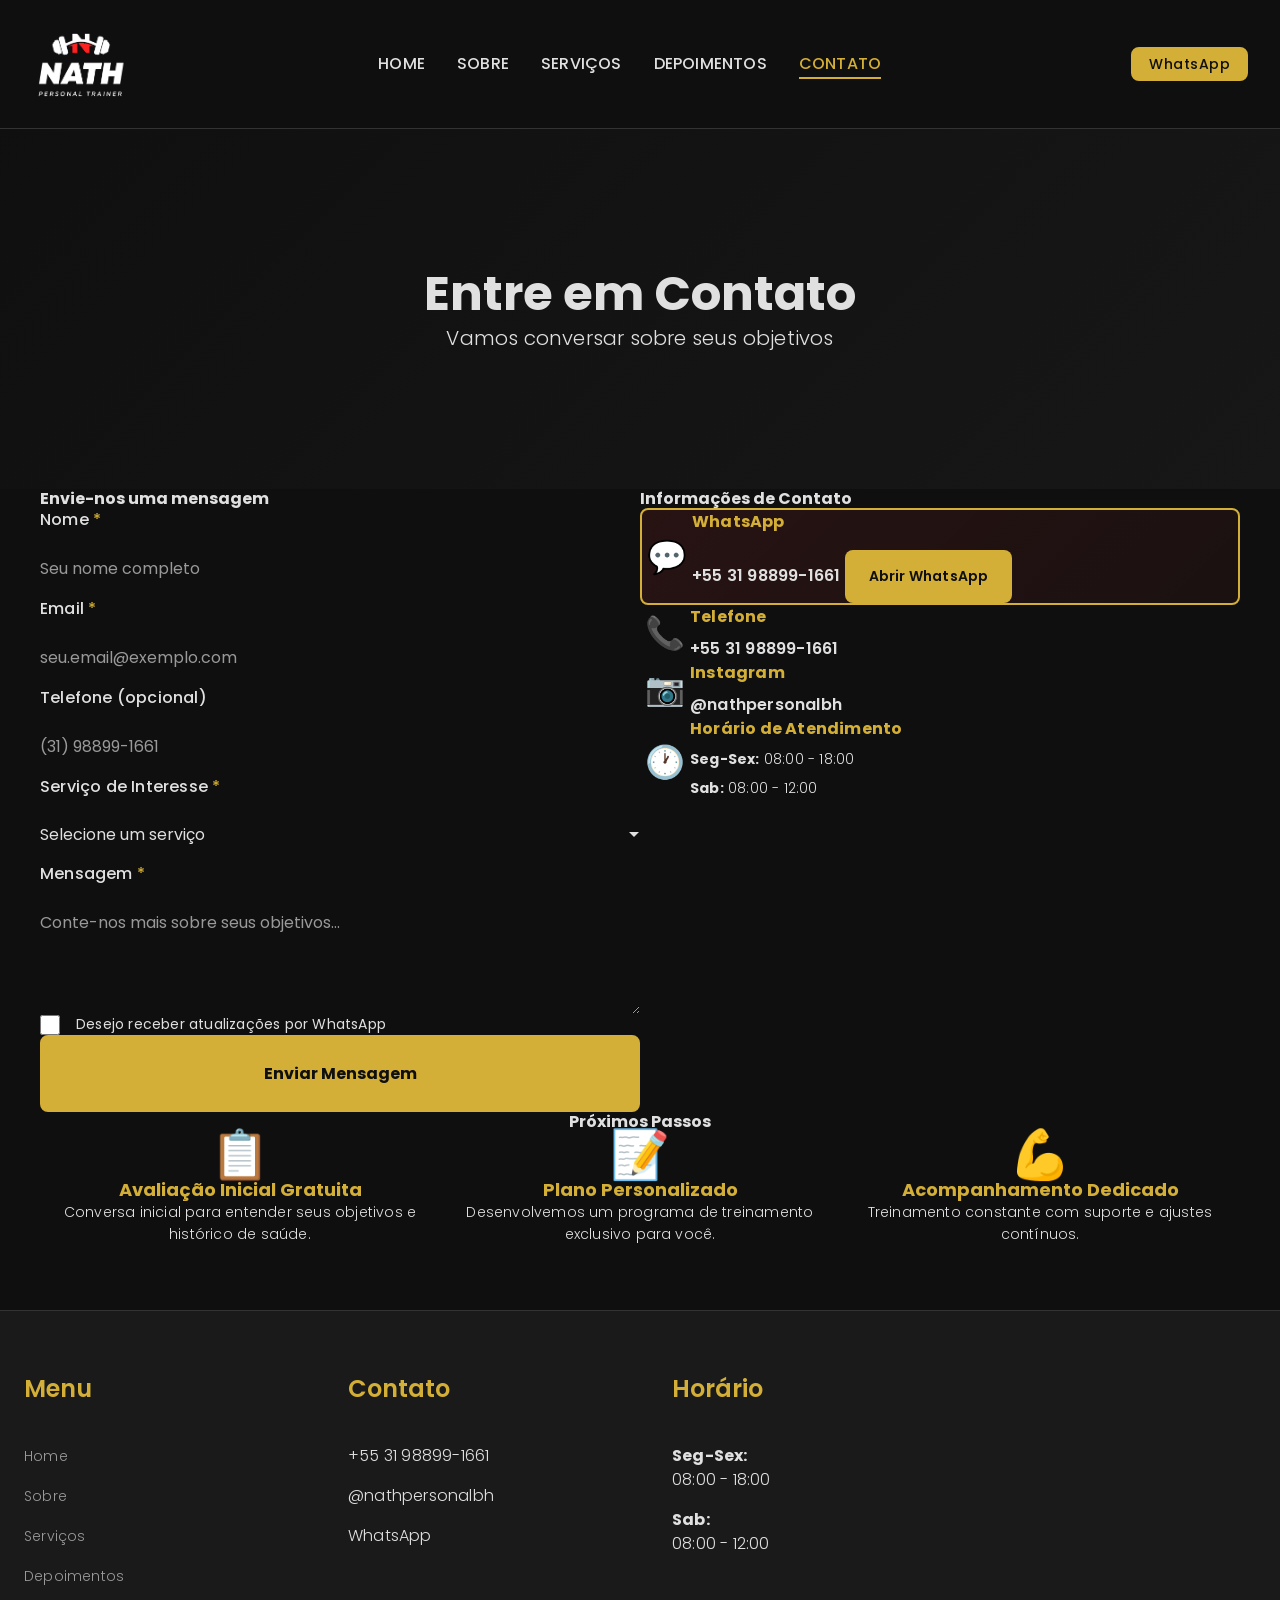
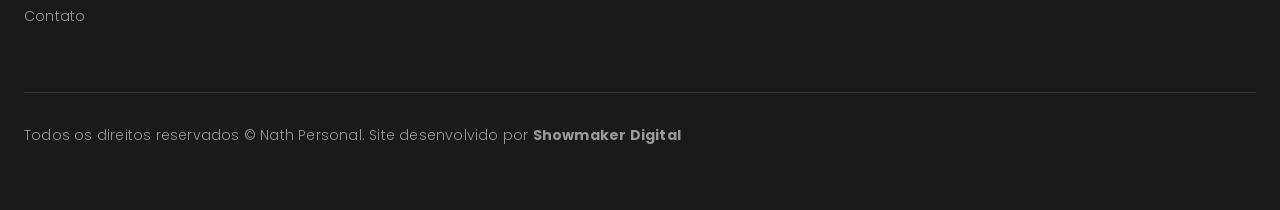
==== commit 804044dc: "design: full-bleed hero with Poppins typography MAJOR CHANGES: - Replace Fraunces with Poppins (bold" ====
--- a/contato.html
+++ b/contato.html
@@ -765,5 +765,8 @@
   <script src="js/animations.js"></script>
   <script src="js/main.js"></script>
   <script src="js/form.js"></script>
+<!-- impeccable-live-start -->
+<script src="http://localhost:8401/live.js?token=5182d147-dc31-43bd-905a-8bc270b0553c"></script>
+<!-- impeccable-live-end -->
 </body>
 </html>
--- a/css/variables.css
+++ b/css/variables.css
@@ -8,19 +8,22 @@
      ========================================================================= */
 
   /* Primary Colors */
-  --color-primary: #FF3333;           /* Vermelho principal (logo) */
-  --color-primary-hover: #ff6b6b;     /* Vermelho hover (claro) */
+  --color-primary: #D4AF37;           /* Dourado premium */
+  --color-primary-hover: #E5C158;     /* Dourado hover (claro) */
 
   /* Background Colors */
-  --color-bg-primary: #0f0f0f;        /* Fundo quase preto */
+  --color-bg-primary: #0f0f0f;        /* Dark base (#0f0f0f) */
   --color-bg-secondary: #1a1a1a;      /* Fundo cinza muito escuro */
+  --color-bg-warm: #F5F1ED;           /* Warm neutral para overlays/light sections */
 
   /* Text Colors */
   --color-text-primary: #e0e0e0;      /* Texto cinza claro */
   --color-text-secondary: #999999;    /* Texto cinza médio */
+  --color-text-on-warm: #2a2a2a;      /* Dark text on warm background */
 
   /* Border & Divider Colors */
   --color-border: #333333;            /* Bordas cinza escuro */
+  --color-border-warm: #E8E3DD;       /* Subtle border on warm bg */
 
   /* Status Colors */
   --color-success: #4CAF50;           /* Verde sucesso */
@@ -30,8 +33,8 @@
      ========================================================================= */
 
   /* Font Families */
-  --font-heading: "Poppins", "Inter", sans-serif;
-  --font-body: "Roboto", "Open Sans", sans-serif;
+  --font-heading: "Poppins", -apple-system, BlinkMacSystemFont, "Segoe UI", sans-serif;  /* Clean, modern display */
+  --font-body: "Poppins", -apple-system, BlinkMacSystemFont, "Segoe UI", sans-serif;  /* Poppins for consistency */
 
   /* Font Sizes - Desktop */
   --font-size-h1: 48px;
@@ -48,7 +51,8 @@
   /* Font Weights */
   --font-weight-regular: 400;
   --font-weight-medium: 500;
-  --font-weight-bold: 700;
+  --font-weight-bold: 600;
+  --font-weight-heading: 500;
 
   /* Line Heights */
   --line-height-tight: 1.2;
--- a/css/global.css
+++ b/css/global.css
@@ -8,7 +8,7 @@
 /* =========================================================================
    GOOGLE FONTS IMPORT
    ========================================================================= */
-@import url("https://fonts.googleapis.com/css2?family=Poppins:wght@400;500;700&family=Roboto:wght@400;500;700&display=swap");
+/* Fonts loaded via index.html: Fraunces (display) + Inter (body) */
 
 /* =========================================================================
    CSS RESET & NORMALIZATION
@@ -29,10 +29,11 @@
   color: var(--color-text-primary);
   font-family: var(--font-body);
   font-size: var(--font-size-body);
-  font-weight: var(--font-weight-regular);
+  font-weight: 300;
   line-height: var(--line-height-normal);
   -webkit-font-smoothing: antialiased;
   -moz-osx-font-smoothing: grayscale;
+  letter-spacing: 0.2px;
 }
 
 /* =========================================================================
@@ -41,10 +42,11 @@
 
 h1, h2, h3, h4, h5, h6 {
   font-family: var(--font-heading);
-  font-weight: var(--font-weight-bold);
+  font-weight: 700;
   line-height: var(--line-height-tight);
   margin: 0;
   padding: 0;
+  letter-spacing: 0;
 }
 
 h1 {
@@ -182,6 +184,20 @@
 }
 
 /* =========================================================================
+   SECTIONS - CLEAN, SPACIOUS LAYOUT
+   ========================================================================= */
+
+section {
+  padding: 80px 32px;
+}
+
+@media (max-width: 767px) {
+  section {
+    padding: 48px 16px;
+  }
+}
+
+/* =========================================================================
    UTILITY CLASSES - DARK MODE
    ========================================================================= */
 
--- a/css/components.css
+++ b/css/components.css
@@ -33,14 +33,16 @@
   background-color: var(--color-primary);
   color: #0f0f0f;
   border: 2px solid var(--color-primary);
+  font-weight: 500;
+  letter-spacing: 0.5px;
 }
 
 .btn-primary:hover,
 .btn.btn-primary:hover {
   background-color: var(--color-primary-hover);
   border-color: var(--color-primary-hover);
-  box-shadow: 0 0 20px rgba(255, 51, 51, 0.3);
-  transform: translateY(-2px);
+  box-shadow: 0 0 16px rgba(255, 51, 51, 0.2);
+  transform: translateY(-1px);
 }
 
 .btn-primary:active,
@@ -166,13 +168,26 @@
 
 /* Card - Highlight Variant */
 .card-highlight {
-  background: linear-gradient(135deg, rgba(255, 51, 51, 0.1) 0%, rgba(26, 26, 26, 1) 100%);
-  border: 2px solid var(--color-primary);
+  background-color: var(--color-bg-secondary);
+  border: 1px solid var(--color-border);
+  position: relative;
+}
+
+.card-highlight::before {
+  content: "";
+  position: absolute;
+  top: 0;
+  left: 0;
+  width: 100%;
+  height: 2px;
+  background-color: var(--color-primary);
+  opacity: 0.5;
 }
 
 .card-highlight:hover {
-  border-color: var(--color-primary-hover);
-  box-shadow: 0 0 30px rgba(255, 51, 51, 0.2);
+  border-color: var(--color-border);
+  box-shadow: var(--shadow-lg);
+  transform: translateY(-2px);
 }
 
 /* Card Header */
@@ -184,8 +199,9 @@
 
 .card-header h2,
 .card-header h3 {
-  color: var(--color-primary);
+  color: var(--color-text-primary);
   margin: 0 0 var(--spacing-xs) 0;
+  font-weight: var(--font-weight-heading);
 }
 
 .card-header p {
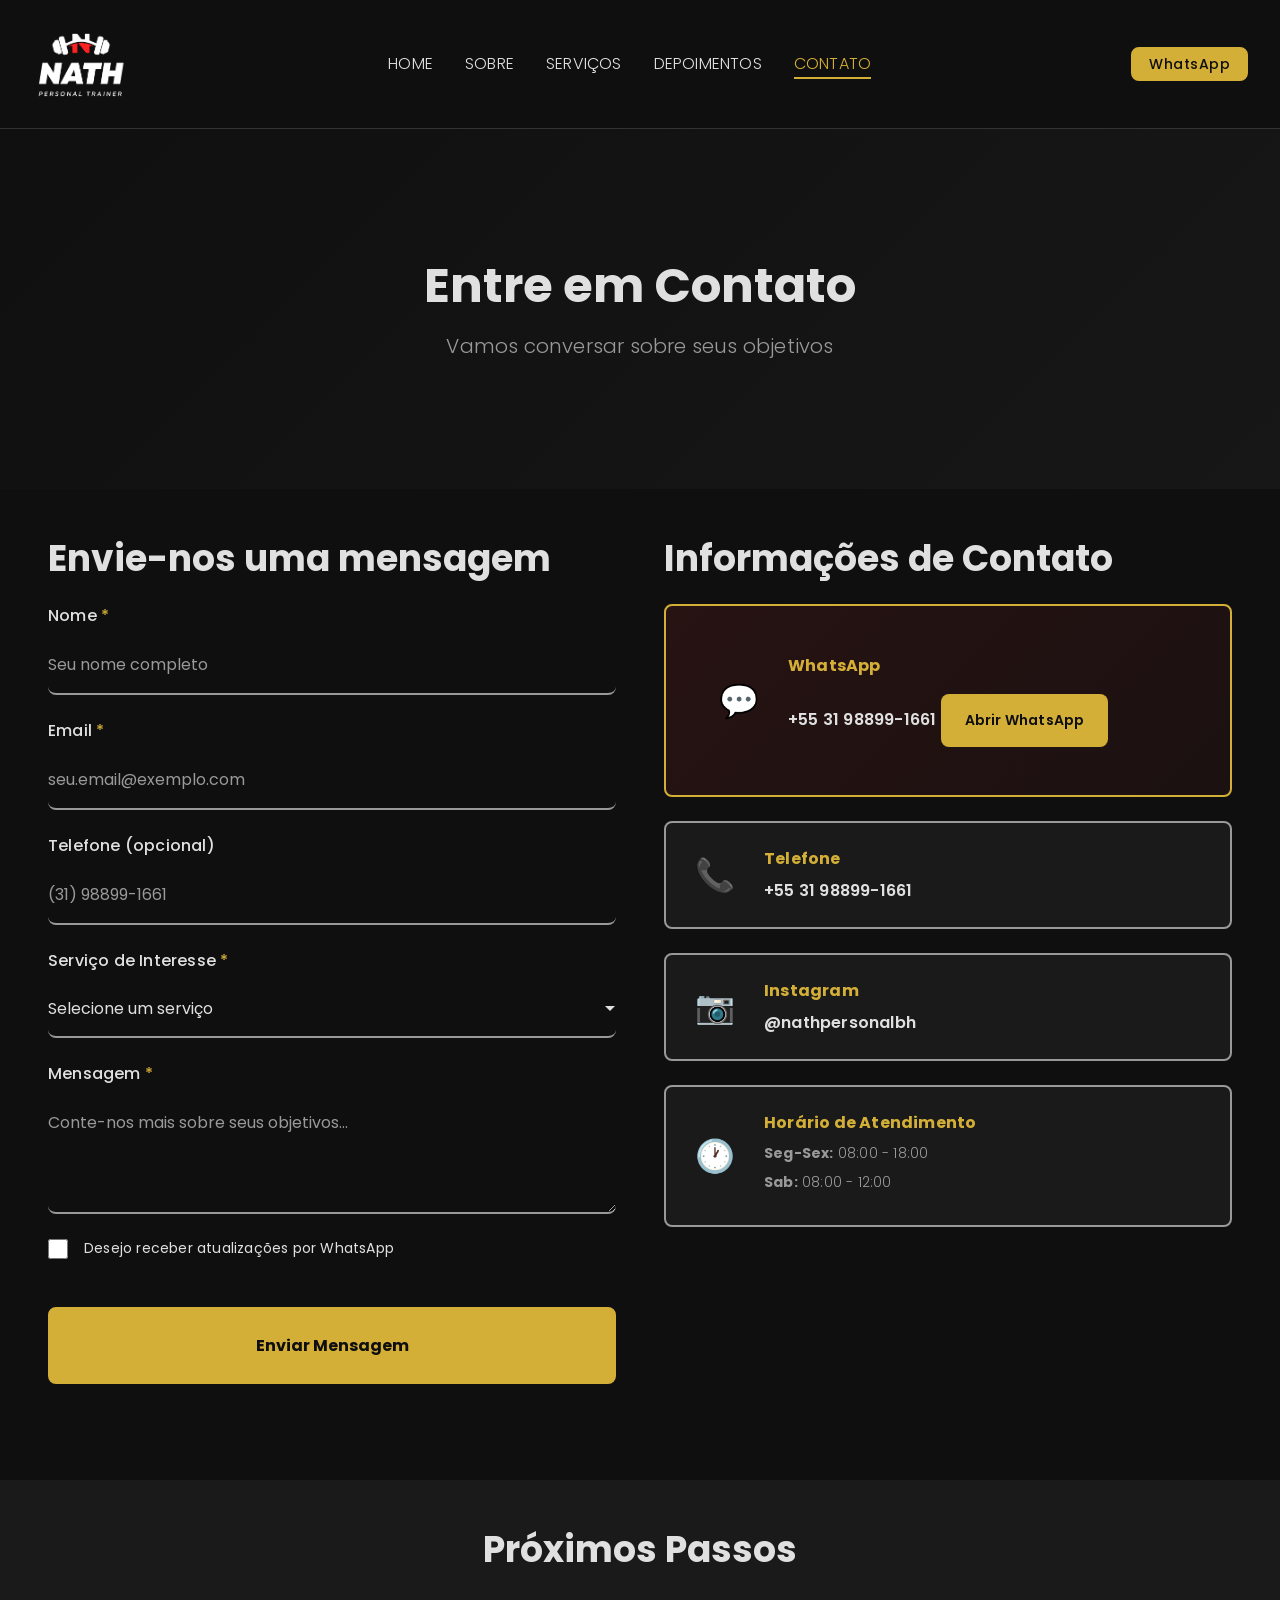
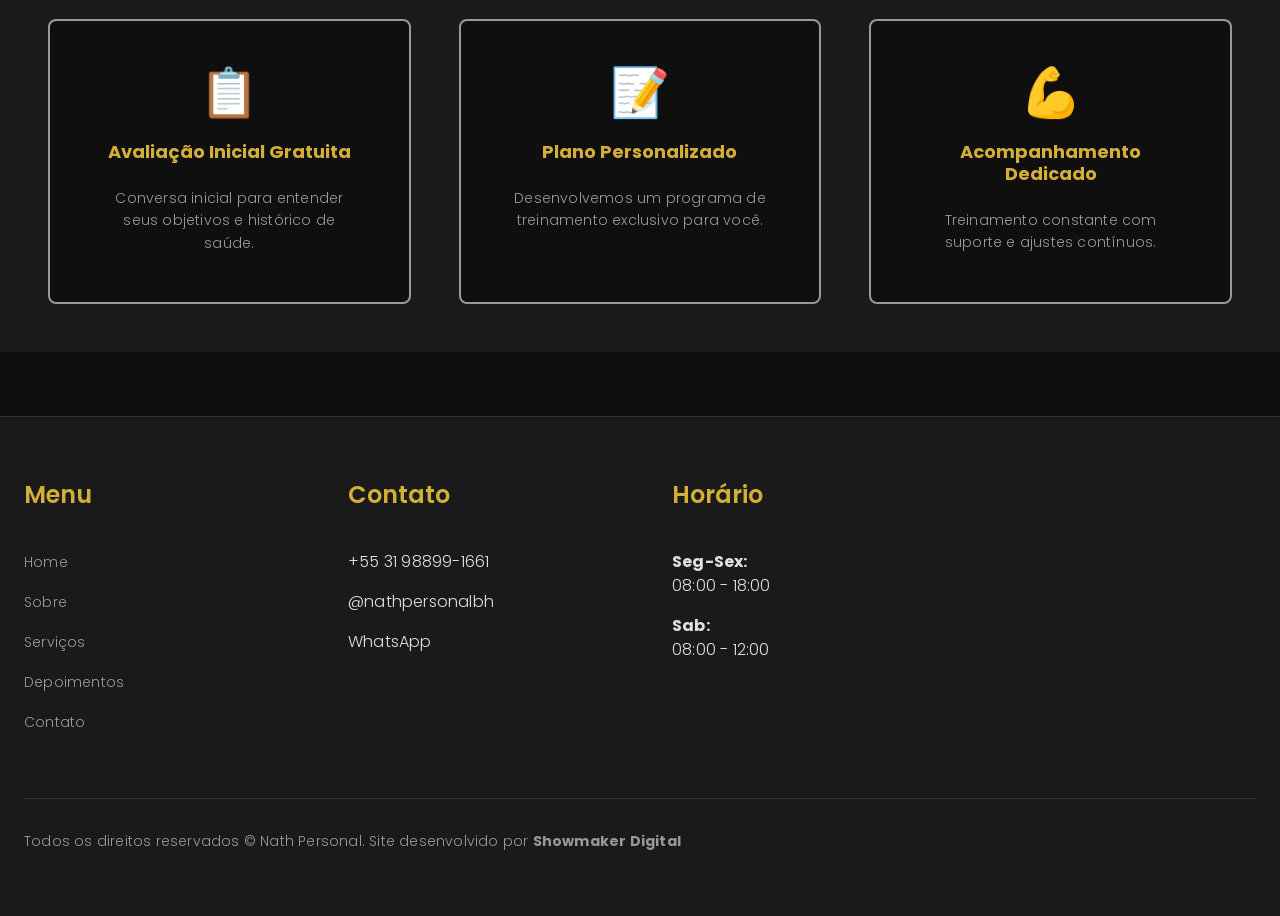
==== commit f5664d8d: "refactor: standardize typography across all 5 pages - FASE 2 - Remove Roboto font from all pages (se" ====
--- a/contato.html
+++ b/contato.html
@@ -18,7 +18,7 @@
   <!-- Google Fonts -->
   <link rel="preconnect" href="https://fonts.googleapis.com">
   <link rel="preconnect" href="https://fonts.gstatic.com" crossorigin>
-  <link href="https://fonts.googleapis.com/css2?family=Poppins:wght@400;500;700&family=Roboto:wght@400;500&display=swap" rel="stylesheet">
+  <link href="https://fonts.googleapis.com/css2?family=Poppins:wght@200;400;600;700&display=swap" rel="stylesheet">
 
   <!-- Inline Styles for CONTATO specific sections -->
   <style>
--- a/css/variables.css
+++ b/css/variables.css
@@ -114,4 +114,20 @@
   --z-index-modal-overlay: 300;
   --z-index-modal: 301;
   --z-index-tooltip: 400;
+
+  /* =========================================================================
+     ALIASES FOR BACKWARD COMPATIBILITY (Legacy variable names)
+     ========================================================================= */
+  --spacing-small: var(--spacing-sm);
+  --spacing-medium: var(--spacing-md);
+  --spacing-large: var(--spacing-xl);
+  --text-primary: var(--color-text-primary);
+  --text-secondary: var(--color-text-secondary);
+  --bg-primary: var(--color-bg-primary);
+  --bg-secondary: var(--color-bg-secondary);
+  --border-color: var(--color-border);
+  --border-radius-base: var(--radius-md);
+  --radius-base: var(--radius-md);
+  --font-size-h2-desktop: var(--font-size-h2);
+  --font-weight-medium: var(--font-weight-medium);
 }
--- a/css/global.css
+++ b/css/global.css
@@ -395,6 +395,56 @@
 }
 
 /* =========================================================================
+   SECTION BASE CLASSES
+   ========================================================================= */
+
+.section,
+.section-base {
+  width: 100%;
+  padding: var(--spacing-2xl) var(--spacing-lg);
+}
+
+.section-hero {
+  min-height: 100vh;
+  display: flex;
+  align-items: center;
+  justify-content: flex-start;
+  position: relative;
+  overflow: hidden;
+  background: var(--color-bg-primary);
+}
+
+.section-content {
+  width: 100%;
+  max-width: 100%;
+  z-index: 10;
+  position: relative;
+  padding: 0 var(--spacing-lg) 0 var(--spacing-sm);
+}
+
+.section-title {
+  font-family: var(--font-heading);
+  font-size: 64px;
+  font-weight: 700;
+  line-height: 1.0;
+  color: white;
+  text-align: left;
+  margin-bottom: var(--spacing-md);
+  margin-top: -65px;
+}
+
+.section-subtitle {
+  font-family: var(--font-body);
+  font-size: 18px;
+  font-weight: 200;
+  color: var(--color-text-primary);
+  line-height: 1.6;
+  text-align: left;
+  margin-bottom: var(--spacing-md);
+  margin-top: -8px;
+}
+
+/* =========================================================================
    CONTAINER & MAX-WIDTH UTILITIES
    ========================================================================= */
 
--- a/css/responsive.css
+++ b/css/responsive.css
@@ -13,51 +13,82 @@
 @media (max-width: 767px) {
   .hero,
   .hero-section {
-    min-height: 50vh;
-    padding: var(--spacing-xl) var(--spacing-md);
-    display: flex;
-    align-items: center;
-    justify-content: center;
+    min-height: 50vh !important;
+    padding: var(--spacing-xl) var(--spacing-md) !important;
+    display: flex !important;
+    align-items: center !important;
+    justify-content: center !important;
     text-align: center;
+    overflow: hidden !important;
+    clip-path: inset(0) !important;
+  }
+
+  /* Clip/hide background image on mobile */
+  .hero img {
+    clip-path: inset(0 100% 0 0) !important;
+    position: static !important;
+    right: auto !important;
+  }
+
+  /* Hide gradient overlay */
+  .hero > div {
+    display: none !important;
   }
 
   .hero-content,
   .hero-section-content {
-    max-width: 100%;
-  }
-
+    max-width: 100% !important;
+  }
+
+  .hero-title,
   .hero h1,
   .hero-section h1 {
-    font-size: var(--font-size-h1-mobile);
-    margin-bottom: var(--spacing-md);
+    font-size: 32px !important;
+    margin-bottom: var(--spacing-md) !important;
+    margin-top: 0 !important;
+    text-align: center !important;
+    line-height: 1.2 !important;
   }
 
   .hero h2,
   .hero-section h2 {
-    font-size: var(--font-size-h2-mobile);
-    margin-bottom: var(--spacing-md);
-  }
-
+    font-size: var(--font-size-h2-mobile) !important;
+    margin-bottom: var(--spacing-md) !important;
+    text-align: center !important;
+  }
+
+  .hero-subtitle,
   .hero p,
   .hero-section p {
-    font-size: var(--font-size-body);
-    margin-bottom: var(--spacing-md);
+    font-size: 16px !important;
+    margin-bottom: var(--spacing-md) !important;
+    text-align: center !important;
+    margin-top: 0 !important;
+  }
+
+  /* Hero wrapper */
+  .hero > div[style*="padding"] {
+    padding: 0 var(--spacing-md) !important;
   }
 
   /* Hero CTA Buttons */
   .hero-cta,
   .hero-buttons {
-    display: flex;
-    flex-direction: column;
-    gap: var(--spacing-md);
-    width: 100%;
+    display: flex !important;
+    flex-direction: column !important;
+    gap: var(--spacing-md) !important;
+    width: 100% !important;
+    margin-left: 0 !important;
+    margin-top: var(--spacing-md) !important;
+    justify-content: center !important;
   }
 
   .hero-cta .btn,
   .hero-buttons .btn {
-    width: 100%;
-    min-height: 44px;
-    font-size: var(--font-size-body);
+    width: 100% !important;
+    min-height: 44px !important;
+    font-size: var(--font-size-body) !important;
+    padding: 14px 24px !important;
   }
 }
 
@@ -82,6 +113,33 @@
 
   .section-header p {
     font-size: var(--font-size-body);
+  }
+
+  /* Featured Specialty Section - 1 column on mobile */
+  .featured-specialty {
+    background: var(--color-bg-primary) !important;
+    padding: var(--spacing-xl) var(--spacing-md) !important;
+  }
+
+  .featured-specialty .container {
+    display: grid !important;
+    grid-template-columns: 1fr !important;
+    gap: var(--spacing-lg) !important;
+    align-items: center !important;
+  }
+
+  .specialty-image {
+    order: -1;
+    aspect-ratio: 1 !important;
+    max-height: 300px !important;
+  }
+
+  .specialty-content h2 {
+    font-size: var(--font-size-h2-mobile) !important;
+  }
+
+  .specialty-content p {
+    font-size: 16px !important;
   }
 }
 
@@ -256,16 +314,35 @@
 
 /* Mobile: Navigation (Hamburger Menu) */
 @media (max-width: 767px) {
+  .navbar,
+  nav {
+    padding: 8px 16px !important;
+  }
+
   .navbar-container {
-    padding: var(--spacing-sm);
+    padding: 8px 16px !important;
+    display: flex !important;
+    justify-content: space-between !important;
+    align-items: center !important;
+    gap: 16px !important;
   }
 
   .navbar-logo {
-    font-size: var(--font-size-h3-mobile);
+    font-size: 20px !important;
+  }
+
+  .navbar-logo-img {
+    height: 40px !important;
+    width: auto !important;
+  }
+
+  /* Hide WhatsApp button in navbar on mobile */
+  .navbar-container > .btn {
+    display: none !important;
   }
 
   .menu-toggle {
-    display: flex;
+    display: flex !important;
   }
 
   .nav-links {
